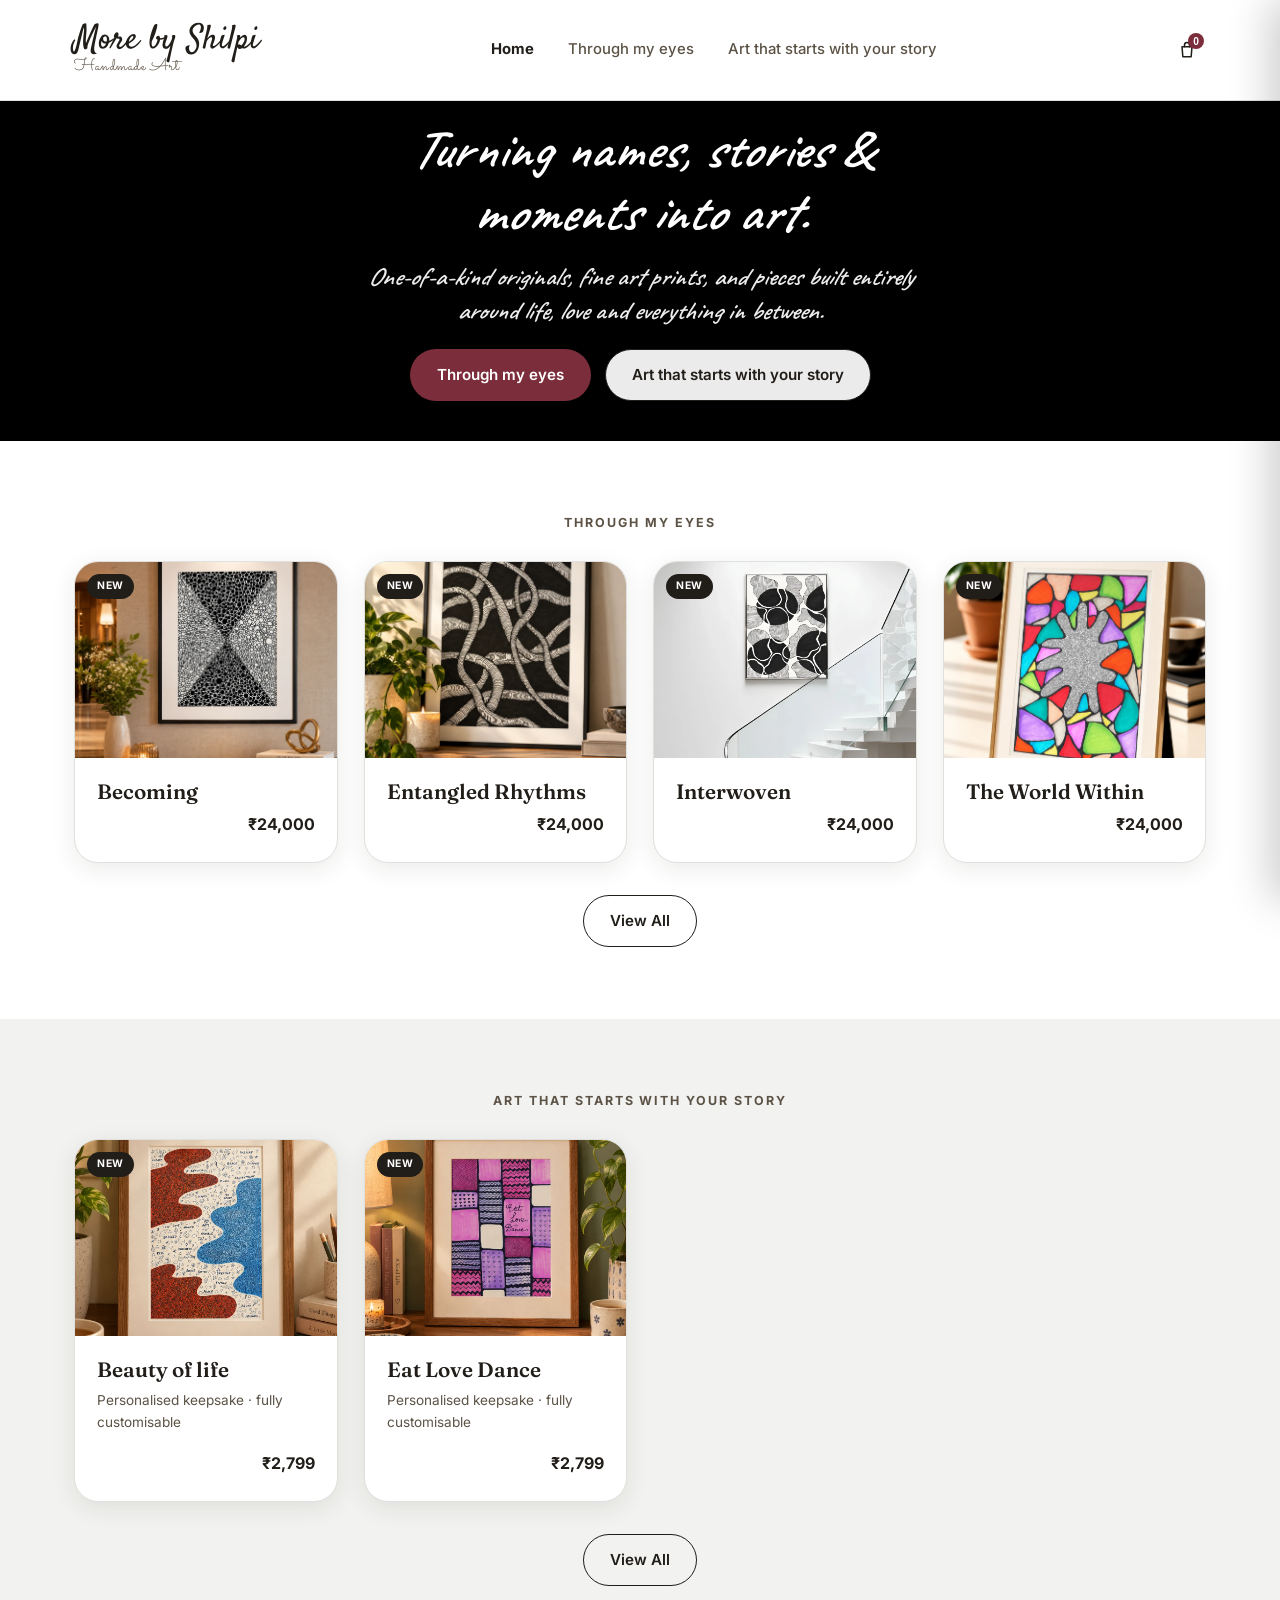
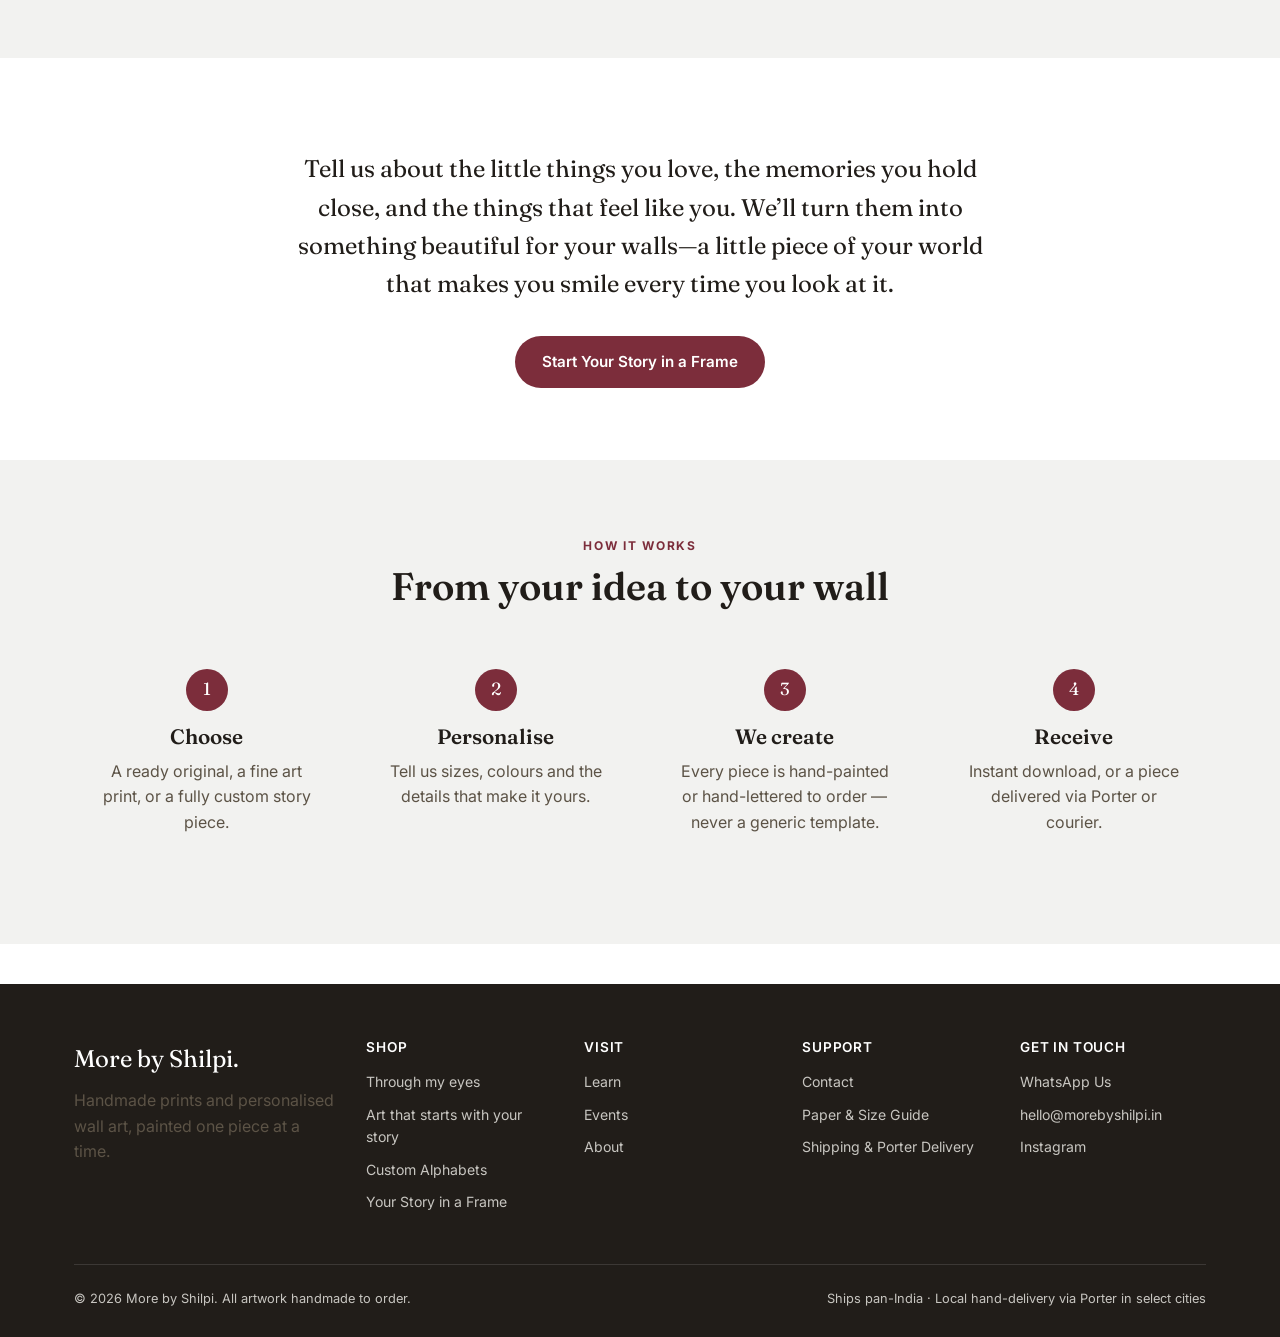
==== index.html @ 4db52ea1 "Show first gallery image on Art that starts with your story cards Applies to inspirations.html and t" ====
<!DOCTYPE html>
<html lang="en">
<head>
<meta charset="UTF-8">
<meta name="viewport" content="width=device-width, initial-scale=1.0">
<title>More by Shilpi — Through My Eyes, Art That Starts With Your Story & Personalised Pieces</title>
<meta name="description" content="One-of-a-kind original paintings, fine art prints and fully personalised commissions — handmade to order.">
<link rel="preconnect" href="https://fonts.googleapis.com">
<link href="https://fonts.googleapis.com/css2?family=Fraunces:opsz,wght@9..144,400;9..144,500;9..144,600&family=Inter:wght@400;500;600;700&family=Alex+Brush&family=Sacramento&family=Caveat:wght@400;600&display=swap" rel="stylesheet">
<link rel="stylesheet" href="css/style.css?v=27">
</head>
<body data-page="home">

<div id="site-header"></div>

<section class="hero-bleed">
  <div class="hero-bleed-copy">
    <h1>Turning names, stories &amp; moments into art.</h1>
    <p>One-of-a-kind originals, fine art prints, and pieces built entirely around life, love and everything in between.</p>
    <div class="hero-ctas" style="justify-content:center;">
      <a href="expressions.html" class="btn btn--primary">Through my eyes</a>
      <a href="inspirations.html" class="btn btn--outline" style="background:rgba(255,255,255,.92);">Art that starts with your story</a>
    </div>
  </div>
</section>

<section class="section">
  <div class="container">
    <p class="category-heading">Through my eyes</p>
    <div class="grid grid--4" id="homeOriginalArt"></div>
    <div style="text-align:center;margin-top:32px;">
      <a href="expressions.html" class="btn btn--outline">View All</a>
    </div>
  </div>
</section>

<section class="section section--alt">
  <div class="container">
    <p class="category-heading">Art that starts with your story</p>
    <div class="grid grid--4" id="homeStoryArt"></div>
    <div style="text-align:center;margin-top:32px;">
      <a href="inspirations.html" class="btn btn--outline">View All</a>
    </div>
  </div>
</section>

<section class="section">
  <div class="container">
    <p class="divider-quote">Tell us about the little things you love, the memories you hold close, and the things that feel like you. We’ll turn them into something beautiful for your walls—a little piece of your world that makes you smile every time you look at it.</p>
    <div style="text-align:center;margin-top:12px;">
      <a href="story-frame.html" class="btn btn--primary">Start Your Story in a Frame</a>
    </div>
  </div>
</section>

<section class="section section--alt">
  <div class="container">
    <div class="section-head center">
      <span class="eyebrow">How it works</span>
      <h2>From your idea to your wall</h2>
    </div>
    <div class="steps">
      <div class="step">
        <div class="num">1</div>
        <h3>Choose</h3>
        <p>A ready original, a fine art print, or a fully custom story piece.</p>
      </div>
      <div class="step">
        <div class="num">2</div>
        <h3>Personalise</h3>
        <p>Tell us sizes, colours and the details that make it yours.</p>
      </div>
      <div class="step">
        <div class="num">3</div>
        <h3>We create</h3>
        <p>Every piece is hand-painted or hand-lettered to order — never a generic template.</p>
      </div>
      <div class="step">
        <div class="num">4</div>
        <h3>Receive</h3>
        <p>Instant download, or a piece delivered via Porter or courier.</p>
      </div>
    </div>
  </div>
</section>

<div id="site-footer"></div>

<script src="js/data.js?v=27"></script>
<script src="js/cart.js?v=27"></script>
<script src="js/main.js?v=27"></script>
<script>
  document.addEventListener("DOMContentLoaded", () => {
    document.getElementById("homeStoryArt").innerHTML = STORY_ART.slice(0, 4)
      .map(
        (p) => `
      <a href="product.html?id=${p.id}" class="cat-card pcard">
        ${p.isNew ? '<span class="badge-new">New</span>' : ""}
        <div class="art-block ${p.art} ${p.image ? "has-img" : ""}">${p.image ? `<img src="${(p.images && p.images[0]) || p.image}" alt="${p.title}" loading="lazy">` : `<span>${p.title}</span>`}</div>
        <div class="cat-body">
          <h3>${p.title}</h3>
          ${p.medium ? `<p style="font-size:.85rem;">${p.medium}</p>` : ""}
          <div class="price-line"><span></span><span>${money(p.price)}</span></div>
        </div>
      </a>`
      )
      .join("");
    document.getElementById("homeOriginalArt").innerHTML = ORIGINAL_ART.slice(0, 4)
      .map(
        (p) => `
      <a href="product.html?id=${p.id}" class="cat-card pcard">
        ${p.isNew ? '<span class="badge-new">New</span>' : ""}
        ${p.status === "sold" ? '<span class="badge-sold">Sold</span>' : ""}
        <div class="art-block ${p.art} ${p.image ? "has-img" : ""}">${p.image ? `<img src="${(p.images && p.images[0]) || p.image}" alt="${p.title}" loading="lazy">` : `<span>${p.title}</span>`}</div>
        <div class="cat-body">
          <h3>${p.title}</h3>
          ${p.medium ? `<p style="font-size:.85rem;">${p.medium}</p>` : ""}
          <div class="price-line">${p.status === "sold" ? '<span class="sold-label">Sold</span>' : `<span></span><span>${money(p.price)}</span>`}</div>
        </div>
      </a>`
      )
      .join("");
  });
</script>
</body>
</html>
---- css/style.css ----
/* ===================================================================
   More by Shilpi — Design System
   Elegant gallery palette: ivory paper, deep charcoal ink, a rich
   wine accent and antique brass for premium highlights.
   =================================================================== */

:root {
  --cream: #ffffff;
  --paper: #ffffff;
  --ink: #211d19;
  --ink-soft: #5c5346;
  --line: #e0e0de;
  --terracotta: #7c2d3b;       /* deep wine — primary accent */
  --terracotta-dark: #591f29;
  --sage: #4a5940;             /* deep forest — secondary accent */
  --gold: #a9834a;             /* antique brass — premium highlight */
  --cream-deep: #f2f2f0;

  --radius-s: 6px;
  --radius-m: 14px;
  --radius-l: 24px;

  --shadow-card: 0 6px 24px rgba(33, 29, 25, 0.09);
  --shadow-pop: 0 14px 40px rgba(33, 29, 25, 0.18);

  --font-display: "Fraunces", "Georgia", serif;
  --font-body: "Inter", -apple-system, BlinkMacSystemFont, "Segoe UI", sans-serif;

  --container: 1180px;
}

* { box-sizing: border-box; }
html { scroll-behavior: smooth; }

body {
  margin: 0;
  background: var(--cream);
  color: var(--ink);
  font-family: var(--font-body);
  line-height: 1.6;
  -webkit-font-smoothing: antialiased;
}

img { max-width: 100%; display: block; }
a { color: inherit; text-decoration: none; }
ul { margin: 0; padding: 0; list-style: none; }

h1, h2, h3, h4 {
  font-family: var(--font-display);
  font-weight: 600;
  line-height: 1.15;
  margin: 0 0 .5em;
  color: var(--ink);
}

h1 { font-size: clamp(2.2rem, 4.5vw, 3.6rem); font-weight: 500; }
h2 { font-size: clamp(1.7rem, 3vw, 2.5rem); }
h3 { font-size: 1.3rem; }

p { margin: 0 0 1em; color: var(--ink-soft); }

.container {
  max-width: var(--container);
  margin: 0 auto;
  padding: 0 24px;
}

.eyebrow {
  display: inline-block;
  font-family: var(--font-body);
  font-size: .75rem;
  letter-spacing: .14em;
  text-transform: uppercase;
  color: var(--terracotta);
  font-weight: 700;
  margin-bottom: .75em;
}

.section {
  padding: 72px 0;
}
.section--tight { padding: 44px 0; }
.section--alt { background: var(--cream-deep); }

.section-head {
  max-width: 640px;
  margin: 0 0 40px;
}
.section-head.center { margin-left: auto; margin-right: auto; text-align: center; }

/* ---------- Buttons ---------- */
.btn {
  display: inline-flex;
  align-items: center;
  justify-content: center;
  gap: 8px;
  font-family: var(--font-body);
  font-weight: 600;
  font-size: .95rem;
  padding: 13px 26px;
  border-radius: 999px;
  border: 1px solid transparent;
  cursor: pointer;
  transition: transform .15s ease, box-shadow .15s ease, background .15s ease, color .15s ease;
  white-space: nowrap;
}
.btn:active { transform: translateY(1px); }

.btn--primary {
  background: var(--terracotta);
  color: #fff;
}
.btn--primary:hover { background: var(--terracotta-dark); box-shadow: var(--shadow-card); }

.btn--outline {
  background: transparent;
  border-color: var(--ink);
  color: var(--ink);
}
.btn--outline:hover { background: var(--ink); color: var(--paper); }

.btn--ghost {
  background: rgba(43,36,28,.06);
  color: var(--ink);
}
.btn--ghost:hover { background: rgba(43,36,28,.12); }

.btn--sm { padding: 9px 18px; font-size: .85rem; }
.btn--block { width: 100%; }
.btn--wa { background: #25d366; color: #fff; }
.btn--wa:hover { background: #1ebc59; }

/* ---------- Header ---------- */
.site-header {
  position: sticky;
  top: 0;
  z-index: 100;
  background: rgba(255, 255, 255, .92);
  backdrop-filter: blur(8px);
  border-bottom: 1px solid var(--line);
}
.header-row {
  display: flex;
  align-items: center;
  justify-content: space-between;
  height: 100px;
}
.logo {
  display: flex;
  flex-direction: column;
  gap: 2px;
  line-height: 1;
}
@font-face {
  font-family: "Satisfy";
  src: url("../assets/fonts/Satisfy-Regular.ttf") format("truetype");
  font-weight: 400;
  font-style: normal;
  font-display: swap;
}
.logo-name {
  font-family: "Satisfy", "Alex Brush", cursive;
  font-size: 2.1rem;
  font-weight: 400;
  color: var(--ink);
}
.logo-tagline {
  font-family: "Sacramento", cursive;
  font-size: 1.05rem;
  font-weight: 400;
  letter-spacing: .03em;
  text-transform: none;
  color: var(--ink-soft);
}

.nav-links {
  display: flex;
  gap: 34px;
  align-items: center;
}
.nav-links a {
  font-size: .93rem;
  font-weight: 500;
  color: var(--ink-soft);
}
.nav-links a:hover { color: var(--ink); }
.nav-links a.active { color: var(--ink); font-weight: 700; }

.header-actions { display: flex; align-items: center; gap: 6px; }

.cart-btn {
  position: relative;
  display: inline-flex;
  align-items: center;
  justify-content: center;
  width: 38px;
  height: 38px;
  border-radius: 50%;
  background: none;
  border: none;
  color: var(--ink);
  cursor: pointer;
  transition: background .15s ease;
}
.cart-btn:hover { background: var(--cream-deep); }
.cart-count {
  position: absolute;
  top: 2px;
  right: 2px;
  background: var(--terracotta);
  color: #fff;
  border-radius: 999px;
  min-width: 16px;
  height: 16px;
  font-size: .64rem;
  font-weight: 700;
  display: inline-flex;
  align-items: center;
  justify-content: center;
  padding: 0 4px;
}

.nav-toggle {
  display: none;
  background: none;
  border: none;
  font-size: 1.6rem;
  cursor: pointer;
  color: var(--ink);
}

/* ---------- Hero ---------- */
.hero {
  padding: 64px 0 40px;
  display: grid;
  grid-template-columns: 1.1fr .9fr;
  gap: 48px;
  align-items: center;
}
.hero p.lede { font-size: 1.1rem; max-width: 46ch; }
.hero-ctas { display: flex; gap: 14px; flex-wrap: wrap; margin-top: 8px; }

.hero-art {
  position: relative;
  aspect-ratio: 4/5;
  border-radius: var(--radius-l);
  overflow: hidden;
  background: linear-gradient(135deg, var(--gold), var(--terracotta) 55%, var(--sage));
  box-shadow: var(--shadow-pop);
}
.hero-art::before {
  content: "";
  position: absolute; inset: 0;
  background:
    radial-gradient(circle at 20% 25%, rgba(255,255,255,.35), transparent 40%),
    radial-gradient(circle at 80% 75%, rgba(43,36,28,.25), transparent 45%);
}
.hero-art .tag {
  position: absolute; left: 20px; bottom: 20px;
  background: rgba(255,253,248,.92);
  color: var(--ink);
  padding: 10px 16px;
  border-radius: var(--radius-m);
  font-size: .82rem;
  font-weight: 600;
  box-shadow: var(--shadow-card);
}

.trust-row {
  display: flex;
  gap: 32px;
  flex-wrap: wrap;
  margin-top: 36px;
  padding-top: 28px;
  border-top: 1px solid var(--line);
}
.trust-row .item { font-size: .85rem; color: var(--ink-soft); display: flex; gap: 8px; align-items: center; }
.trust-row .item b { color: var(--ink); }

/* ---------- Full-bleed hero (home page) ---------- */
.hero-bleed {
  position: relative;
  width: 100%;
  aspect-ratio: 35/6;
  min-height: 340px;
  overflow: hidden;
  background-color: #000;
}
.hero-bleed-copy {
  position: absolute;
  left: 0; right: 0; bottom: 0;
  padding: 40px 24px;
  text-align: center;
  color: #fff;
}
.hero-bleed-copy .eyebrow { color: rgba(255,255,255,.85); }
.hero-bleed-copy h1 {
  font-family: "Caveat", cursive;
  font-style: italic;
  font-weight: 600;
  font-size: clamp(2.4rem, 5vw, 3.4rem);
  color: #fff;
  max-width: 26ch;
  margin: 0 auto .3em;
}
.hero-bleed-copy p {
  font-family: "Caveat", cursive;
  font-style: italic;
  font-weight: 600;
  font-size: clamp(1.25rem, 2.4vw, 1.6rem);
  color: rgba(255,255,255,.92);
  max-width: 46ch;
  margin: 0 auto 20px;
  line-height: 1.35;
}

/* ---------- Category section headings (Expressions / Inspirations) --- */
.category-heading {
  text-align: center;
  font-size: .78rem;
  font-weight: 700;
  letter-spacing: .16em;
  text-transform: uppercase;
  color: var(--ink-soft);
  margin: 0 0 28px;
}

/* ---------- Category / Product cards ---------- */
.grid {
  display: grid;
  gap: 26px;
}
.grid--2 { grid-template-columns: repeat(2, 1fr); }
.grid--3 { grid-template-columns: repeat(3, 1fr); }
.grid--4 { grid-template-columns: repeat(4, 1fr); }

.cat-card {
  background: var(--paper);
  border-radius: var(--radius-l);
  overflow: hidden;
  box-shadow: var(--shadow-card);
  border: 1px solid var(--line);
  transition: transform .2s ease, box-shadow .2s ease;
  display: flex;
  flex-direction: column;
}
.cat-card:hover { transform: translateY(-4px); box-shadow: var(--shadow-pop); }

/* Product card badges + hover Quick View, used on Expressions & Inspirations */
.pcard { position: relative; }
.pcard .art-block { position: relative; font-size: 1.7rem; line-height: 1.15; }
.badge-new, .badge-sold {
  position: absolute;
  top: 12px;
  z-index: 2;
  font-size: .65rem;
  font-weight: 700;
  letter-spacing: .05em;
  text-transform: uppercase;
  padding: 4px 10px;
  border-radius: 999px;
}
.badge-new { left: 12px; background: var(--ink); color: #fff; }
.badge-sold { right: 12px; background: rgba(255,255,255,.92); color: var(--ink); border: 1px solid var(--line); }
.quick-view-layer {
  position: absolute;
  inset: 0;
  display: flex;
  align-items: flex-end;
  justify-content: center;
  padding-bottom: 16px;
  background: rgba(33,29,25,0);
  opacity: 0;
  transition: opacity .2s ease, background .2s ease;
  z-index: 1;
}
.pcard:hover .quick-view-layer { opacity: 1; background: rgba(33,29,25,.18); }
.quick-view-pill {
  background: #fff;
  color: var(--ink);
  font-size: .78rem;
  font-weight: 700;
  padding: 8px 18px;
  border-radius: 999px;
  box-shadow: var(--shadow-card);
}
.pcard .cat-body .price-line .sold-label { color: var(--ink-soft); font-weight: 600; }

.art-block {
  aspect-ratio: 4/3;
  display: flex;
  align-items: center;
  justify-content: center;
  font-family: var(--font-display);
  font-size: 2.4rem;
  color: rgba(255,255,255,.92);
  position: relative;
  overflow: hidden;
}
.art-block span { position: relative; z-index: 1; text-align: center; padding: 0 16px;}
.art-block::after {
  content: "";
  position: absolute; inset: 0;
  background: radial-gradient(circle at 30% 20%, rgba(255,255,255,.3), transparent 55%);
}
.art-block img {
  position: absolute; inset: 0;
  width: 100%; height: 100%;
  object-fit: cover;
  z-index: 0;
}
.art-block.has-img { background: var(--cream-deep); }
.art-block.has-img::after { display: none; }
.art--1 { background: linear-gradient(145deg, #7c2d3b, #4c1b24); }
.art--2 { background: linear-gradient(145deg, #4a5940, #2c3626); }
.art--3 { background: linear-gradient(145deg, #a9834a, #7a5c33); }
.art--4 { background: linear-gradient(145deg, #5c4468, #3a2942); }
.art--5 { background: linear-gradient(145deg, #2b5164, #17323e); }
.art--6 { background: linear-gradient(145deg, #86485a, #5c2c3a); }

.cat-body { padding: 22px 22px 24px; display: flex; flex-direction: column; gap: 6px; flex: 1; }
.cat-body h3 { margin-bottom: 2px; }
.cat-body p { font-size: .9rem; margin-bottom: 12px; }
.cat-body .price-line {
  font-weight: 700;
  color: var(--ink);
  margin-top: auto;
  display: flex;
  justify-content: space-between;
  align-items: center;
}
.price-from { font-size: .75rem; font-weight: 500; color: var(--ink-soft); }

.pill {
  display: inline-block;
  font-size: .7rem;
  font-weight: 700;
  letter-spacing: .04em;
  text-transform: uppercase;
  padding: 4px 10px;
  border-radius: 999px;
  background: rgba(111,125,85,.15);
  color: var(--sage);
  width: fit-content;
}
.pill--gold { background: rgba(201,154,63,.18); color: var(--terracotta-dark); }

/* ---------- Product detail layout ---------- */
.product-layout {
  display: grid;
  grid-template-columns: 1fr 1fr;
  gap: 56px;
  align-items: flex-start;
}
.gallery-main {
  aspect-ratio: 1/1;
  border-radius: var(--radius-l);
}
.gallery-thumbs { display: flex; gap: 10px; margin-top: 12px; }
.gallery-thumbs .art-block { width: 76px; height: 76px; aspect-ratio: auto; border-radius: var(--radius-s); font-size: 1rem; }

.art-block.fit-whole img { object-fit: contain; }
.product-layout--page { grid-template-columns: 1.1fr .9fr; gap: 48px; align-items: start; }
.product-layout--page > * { min-width: 0; }
.product-gallery { display: flex; gap: 14px; align-items: flex-start; }
.product-gallery #productArt { flex: 1; min-width: 0; }
.product-thumbs { display: flex; flex-direction: column; gap: 10px; }
.product-thumbs:empty { display: none; }
.product-thumbs button {
  width: 72px; height: 96px; padding: 0;
  border: 2px solid transparent; border-radius: var(--radius-s);
  overflow: hidden; cursor: pointer; background: var(--cream-deep);
  opacity: .7; transition: opacity .15s, border-color .15s;
}
.product-thumbs button:hover { opacity: 1; }
.product-thumbs button.active { opacity: 1; border-color: var(--ink); }
.product-thumbs img { width: 100%; height: 100%; object-fit: cover; display: block; }
.product-desc ul { margin: 0; padding-left: 20px; list-style: disc; }
.product-desc li { margin-bottom: 10px; }
@media (max-width: 640px) {
  .product-gallery { flex-direction: column-reverse; }
  .product-gallery #productArt { flex: none; width: 100%; }
  .product-thumbs { flex-direction: row; }
}

.buy-box { position: sticky; top: 96px; }
.price-tag { font-family: var(--font-display); font-size: 2rem; margin: 4px 0 18px; }
.price-tag .old { font-size: 1.1rem; color: var(--ink-soft); text-decoration: line-through; font-weight: 400; margin-right: 8px;}

.option-group { margin-bottom: 24px; }
.option-group > label.group-label {
  display: block;
  font-weight: 700;
  font-size: .85rem;
  margin-bottom: 10px;
}
.option-row { display: flex; gap: 10px; flex-wrap: wrap; }

.chip {
  border: 1.5px solid var(--line);
  background: var(--paper);
  padding: 10px 16px;
  border-radius: 10px;
  font-size: .88rem;
  font-weight: 600;
  cursor: pointer;
  transition: all .15s ease;
}
.chip:hover { border-color: var(--terracotta); }
.chip.selected {
  border-color: var(--terracotta);
  background: rgba(193,95,60,.08);
  color: var(--terracotta-dark);
}
.chip small { display: block; font-weight: 500; color: var(--ink-soft); font-size: .75rem; }

.qty-row { display: flex; align-items: center; gap: 12px; }
.qty-row button {
  width: 34px; height: 34px;
  border-radius: 8px;
  border: 1.5px solid var(--line);
  background: var(--paper);
  font-size: 1.1rem;
  cursor: pointer;
}
.qty-row input {
  width: 46px;
  text-align: center;
  border: none;
  background: transparent;
  font-size: 1rem;
  font-weight: 700;
}

.note-box {
  background: var(--cream-deep);
  border-radius: var(--radius-m);
  padding: 16px 18px;
  font-size: .85rem;
  color: var(--ink-soft);
  margin-top: 20px;
}
.note-box strong { color: var(--ink); }

.paper-guide {
  display: grid;
  grid-template-columns: repeat(3, 1fr);
  gap: 16px;
  margin-top: 12px;
}
.paper-guide .g-item {
  background: var(--paper);
  border: 1px solid var(--line);
  border-radius: var(--radius-m);
  padding: 16px;
  font-size: .85rem;
}
.paper-guide .g-item h4 { margin: 0 0 6px; font-size: .95rem; }

/* ---------- Tabs (alphabets tiers) ---------- */
.tabs { display: flex; gap: 10px; margin-bottom: 32px; flex-wrap: wrap; }
.tab-btn {
  padding: 10px 20px;
  border-radius: 999px;
  border: 1.5px solid var(--line);
  background: var(--paper);
  font-weight: 700;
  font-size: .88rem;
  cursor: pointer;
}
.tab-btn.active { background: var(--ink); color: var(--paper); border-color: var(--ink); }
.tab-panel { display: none; }
.tab-panel.active { display: block; animation: fade .3s ease; }
@keyframes fade { from { opacity: 0; transform: translateY(6px);} to { opacity: 1; transform: translateY(0);} }

.tier-compare {
  display: grid;
  grid-template-columns: repeat(3, 1fr);
  gap: 22px;
  margin-bottom: 48px;
}
.tier-card {
  border: 1.5px solid var(--line);
  border-radius: var(--radius-l);
  padding: 28px 24px;
  background: var(--paper);
}
.tier-card.featured { border-color: var(--terracotta); box-shadow: var(--shadow-card); position: relative; }
.tier-card ul { margin: 16px 0 20px; display: flex; flex-direction: column; gap: 10px; }
.tier-card ul li { font-size: .88rem; color: var(--ink-soft); padding-left: 20px; position: relative; }
.tier-card ul li::before { content: "✓"; position: absolute; left: 0; color: var(--sage); font-weight: 700; }
.tier-price { font-family: var(--font-display); font-size: 1.9rem; margin: 4px 0; }
.tier-price span { font-size: .9rem; color: var(--ink-soft); font-weight: 400; font-family: var(--font-body); }

/* ---------- Forms ---------- */
.form-card {
  background: var(--paper);
  border: 1px solid var(--line);
  border-radius: var(--radius-l);
  padding: 36px;
  box-shadow: var(--shadow-card);
}
.field { margin-bottom: 20px; }
.field label { display: block; font-weight: 700; font-size: .85rem; margin-bottom: 8px; }
.field .hint { font-weight: 400; color: var(--ink-soft); font-size: .78rem; margin-top: 6px; }
.field input[type=text],
.field input[type=email],
.field input[type=tel],
.field select,
.field textarea {
  width: 100%;
  padding: 12px 14px;
  border-radius: 10px;
  border: 1.5px solid var(--line);
  background: var(--cream);
  font-family: var(--font-body);
  font-size: .95rem;
  color: var(--ink);
}
.field textarea { resize: vertical; min-height: 110px; }
.field input:focus, .field select:focus, .field textarea:focus {
  outline: none;
  border-color: var(--terracotta);
}
.field-row { display: grid; grid-template-columns: 1fr 1fr; gap: 16px; }
.swatch-row { display: flex; gap: 10px; flex-wrap: wrap; }
.swatch {
  width: 36px; height: 36px;
  border-radius: 50%;
  cursor: pointer;
  border: 2px solid transparent;
  box-shadow: inset 0 0 0 1px rgba(0,0,0,.08);
}
.swatch.selected { border-color: var(--ink); }
.checkbox-row { display: flex; flex-wrap: wrap; gap: 10px; }
.checkbox-row label {
  display: flex; align-items: center; gap: 8px;
  font-weight: 500; font-size: .85rem;
  border: 1.5px solid var(--line);
  padding: 9px 14px;
  border-radius: 999px;
  cursor: pointer;
}
.checkbox-row input { accent-color: var(--terracotta); }

/* ---------- Steps ---------- */
.steps { display: grid; grid-template-columns: repeat(4, 1fr); gap: 24px; }
.step {
  text-align: center;
  padding: 20px;
}
.step .num {
  width: 42px; height: 42px;
  border-radius: 50%;
  background: var(--terracotta);
  color: #fff;
  display: flex; align-items: center; justify-content: center;
  font-family: var(--font-display);
  margin: 0 auto 14px;
  font-size: 1.1rem;
}

/* ---------- Cart drawer ---------- */
.cart-overlay {
  position: fixed; inset: 0;
  background: rgba(43,36,28,.45);
  z-index: 200;
  opacity: 0; pointer-events: none;
  transition: opacity .25s ease;
}
.cart-overlay.open { opacity: 1; pointer-events: auto; }

.cart-drawer {
  position: fixed;
  top: 0; right: 0; bottom: 0;
  width: 420px;
  max-width: 92vw;
  background: var(--paper);
  z-index: 201;
  transform: translateX(100%);
  transition: transform .3s ease;
  display: flex;
  flex-direction: column;
  box-shadow: -10px 0 40px rgba(0,0,0,.2);
}
.cart-drawer.open { transform: translateX(0); }
.cart-head {
  display: flex; align-items: center; justify-content: space-between;
  padding: 22px 24px;
  border-bottom: 1px solid var(--line);
}
.cart-close { background: none; border: none; font-size: 1.4rem; cursor: pointer; }
.cart-items { flex: 1; overflow-y: auto; padding: 10px 24px; }
.cart-line {
  display: flex; gap: 14px;
  padding: 16px 0;
  border-bottom: 1px solid var(--line);
}
.cart-line .thumb { width: 60px; height: 60px; border-radius: 8px; flex-shrink: 0; font-size: .9rem;}
.cart-line .meta { flex: 1; }
.cart-line .meta h4 { margin: 0 0 4px; font-size: .92rem; }
.cart-line .meta .opts { font-size: .78rem; color: var(--ink-soft); }
.cart-line .remove { font-size: .78rem; color: var(--terracotta); cursor: pointer; background: none; border: none; padding: 0; margin-top: 6px; font-weight: 600; }
.cart-line .line-price { font-weight: 700; font-size: .9rem; white-space: nowrap; }
.cart-empty { text-align: center; padding: 60px 20px; color: var(--ink-soft); }

.cart-foot { padding: 20px 24px 26px; border-top: 1px solid var(--line); }
.cart-subtotal { display: flex; justify-content: space-between; font-weight: 700; margin-bottom: 6px; font-size: 1.05rem; }
.cart-note { font-size: .78rem; color: var(--ink-soft); margin-bottom: 16px; }

/* ---------- Footer ---------- */
.site-footer {
  background: var(--ink);
  color: rgba(255,253,248,.75);
  padding: 56px 0 28px;
  margin-top: 40px;
}
.footer-grid {
  display: grid;
  grid-template-columns: 1.4fr 1fr 1fr 1fr 1fr;
  gap: 32px;
  margin-bottom: 40px;
}
.footer-grid h4 { color: var(--paper); font-size: .85rem; letter-spacing: .06em; text-transform: uppercase; margin-bottom: 16px; font-family: var(--font-body); }
.footer-grid ul li { margin-bottom: 10px; font-size: .88rem; }
.footer-grid ul li a:hover { color: var(--paper); }
.footer-logo { font-family: var(--font-display); font-size: 1.5rem; color: var(--paper); margin-bottom: 10px; }
.footer-bottom {
  border-top: 1px solid rgba(255,255,255,.12);
  padding-top: 24px;
  display: flex;
  justify-content: space-between;
  font-size: .8rem;
  flex-wrap: wrap;
  gap: 10px;
}

/* ---------- Misc ---------- */
.divider-quote {
  text-align: center;
  max-width: 720px;
  margin: 0 auto;
  font-family: var(--font-display);
  font-size: 1.5rem;
  font-style: normal;
  color: var(--ink);
  padding: 20px 0;
}
.toast {
  position: fixed;
  bottom: 24px; left: 50%;
  transform: translate(-50%, 20px);
  background: var(--ink);
  color: var(--paper);
  padding: 14px 22px;
  border-radius: 999px;
  font-size: .88rem;
  font-weight: 600;
  opacity: 0;
  pointer-events: none;
  transition: all .3s ease;
  z-index: 300;
}
.toast.show { opacity: 1; transform: translate(-50%, 0); }

/* ---------- Responsive ---------- */
@media (max-width: 900px) {
  .hero { grid-template-columns: 1fr; }
  .hero-art { max-width: 420px; margin: 0 auto; }
  .grid--4 { grid-template-columns: repeat(2, 1fr); }
  .grid--3 { grid-template-columns: repeat(2, 1fr); }
  .product-layout { grid-template-columns: 1fr; gap: 32px; }
  .buy-box { position: static; }
  .footer-grid { grid-template-columns: 1fr 1fr 1fr; }
  .steps { grid-template-columns: repeat(2, 1fr); }
  .tier-compare { grid-template-columns: 1fr; }
  .paper-guide { grid-template-columns: 1fr; }
}
@media (max-width: 640px) {
  .nav-links { display: none; }
  .nav-toggle { display: block; }
  .grid--2, .grid--3, .grid--4 { grid-template-columns: 1fr; }
  .field-row { grid-template-columns: 1fr; }
  .footer-grid { grid-template-columns: 1fr; }
  .cart-drawer { width: 100vw; }
}

.mobile-menu {
  display: none;
  flex-direction: column;
  gap: 4px;
  padding: 10px 24px 20px;
  border-top: 1px solid var(--line);
}
.mobile-menu.open { display: flex; }
.mobile-menu a { padding: 12px 0; font-weight: 600; border-bottom: 1px solid var(--line); }
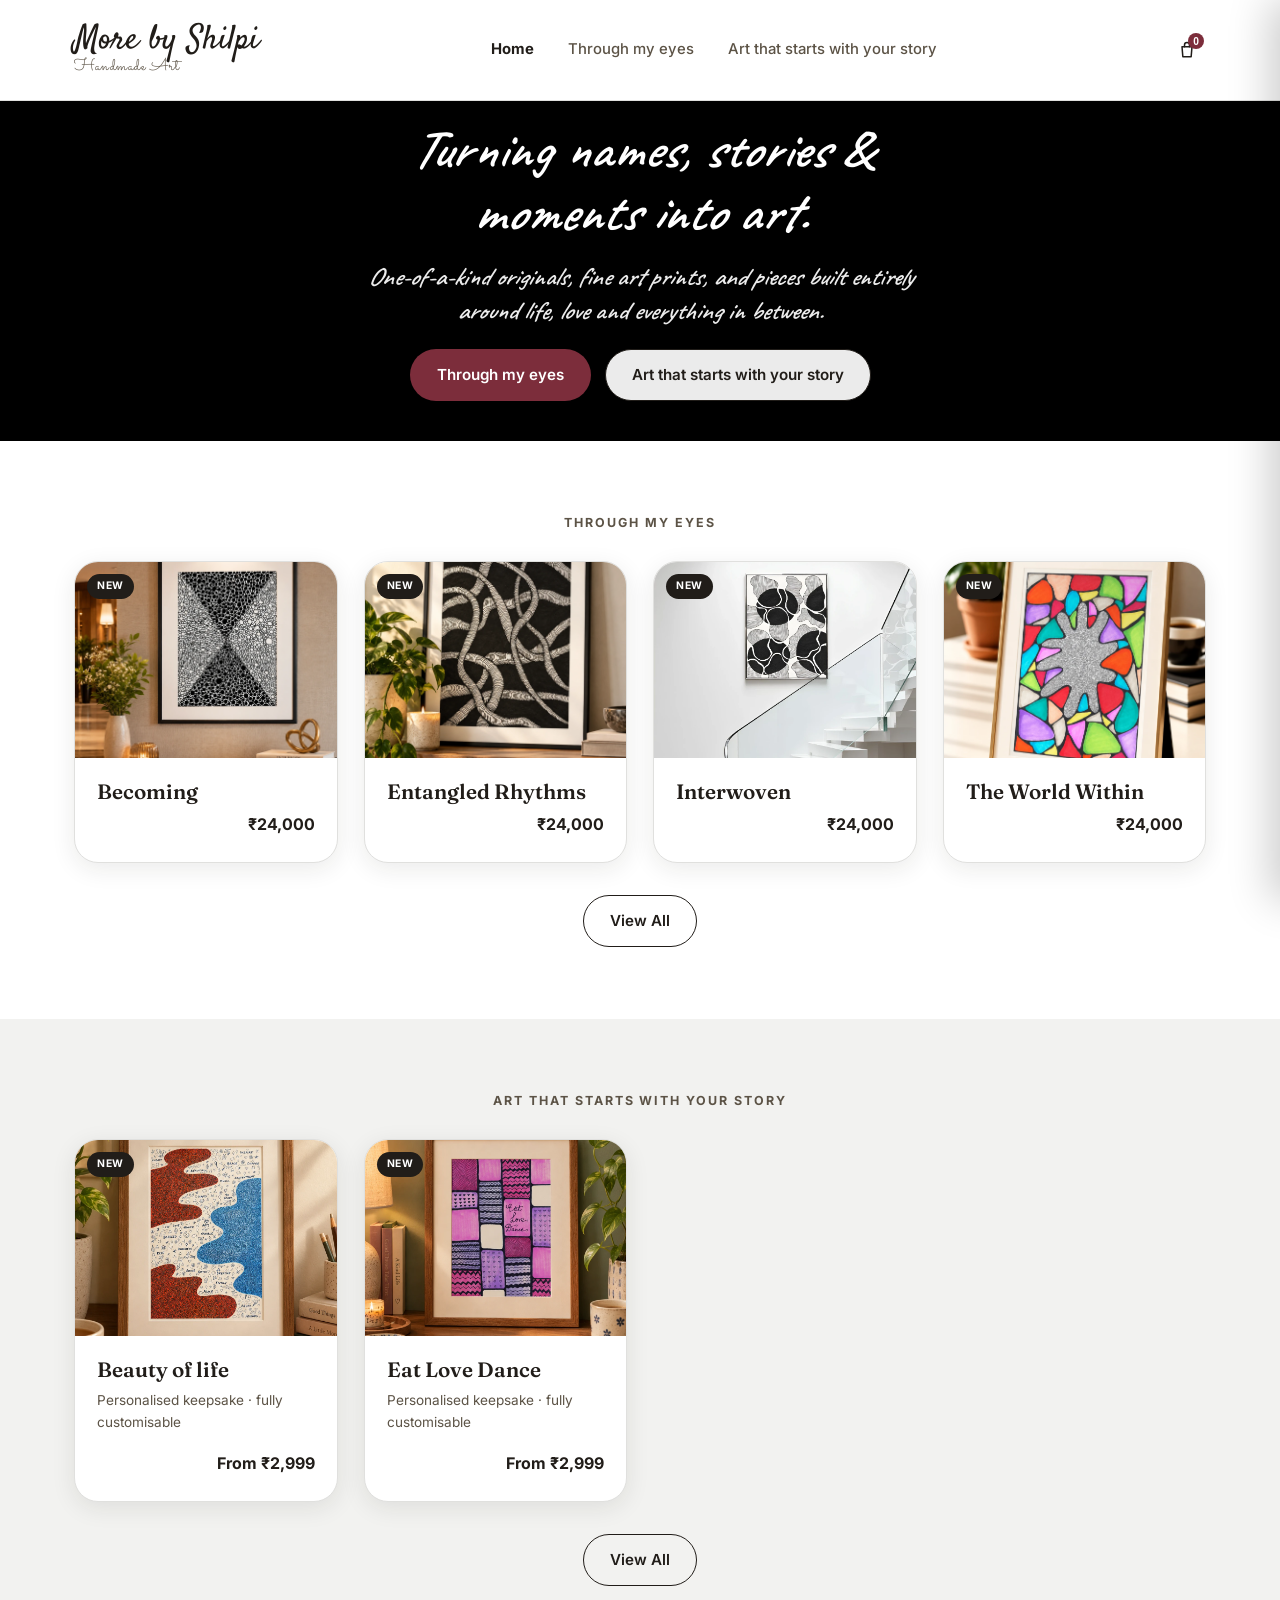
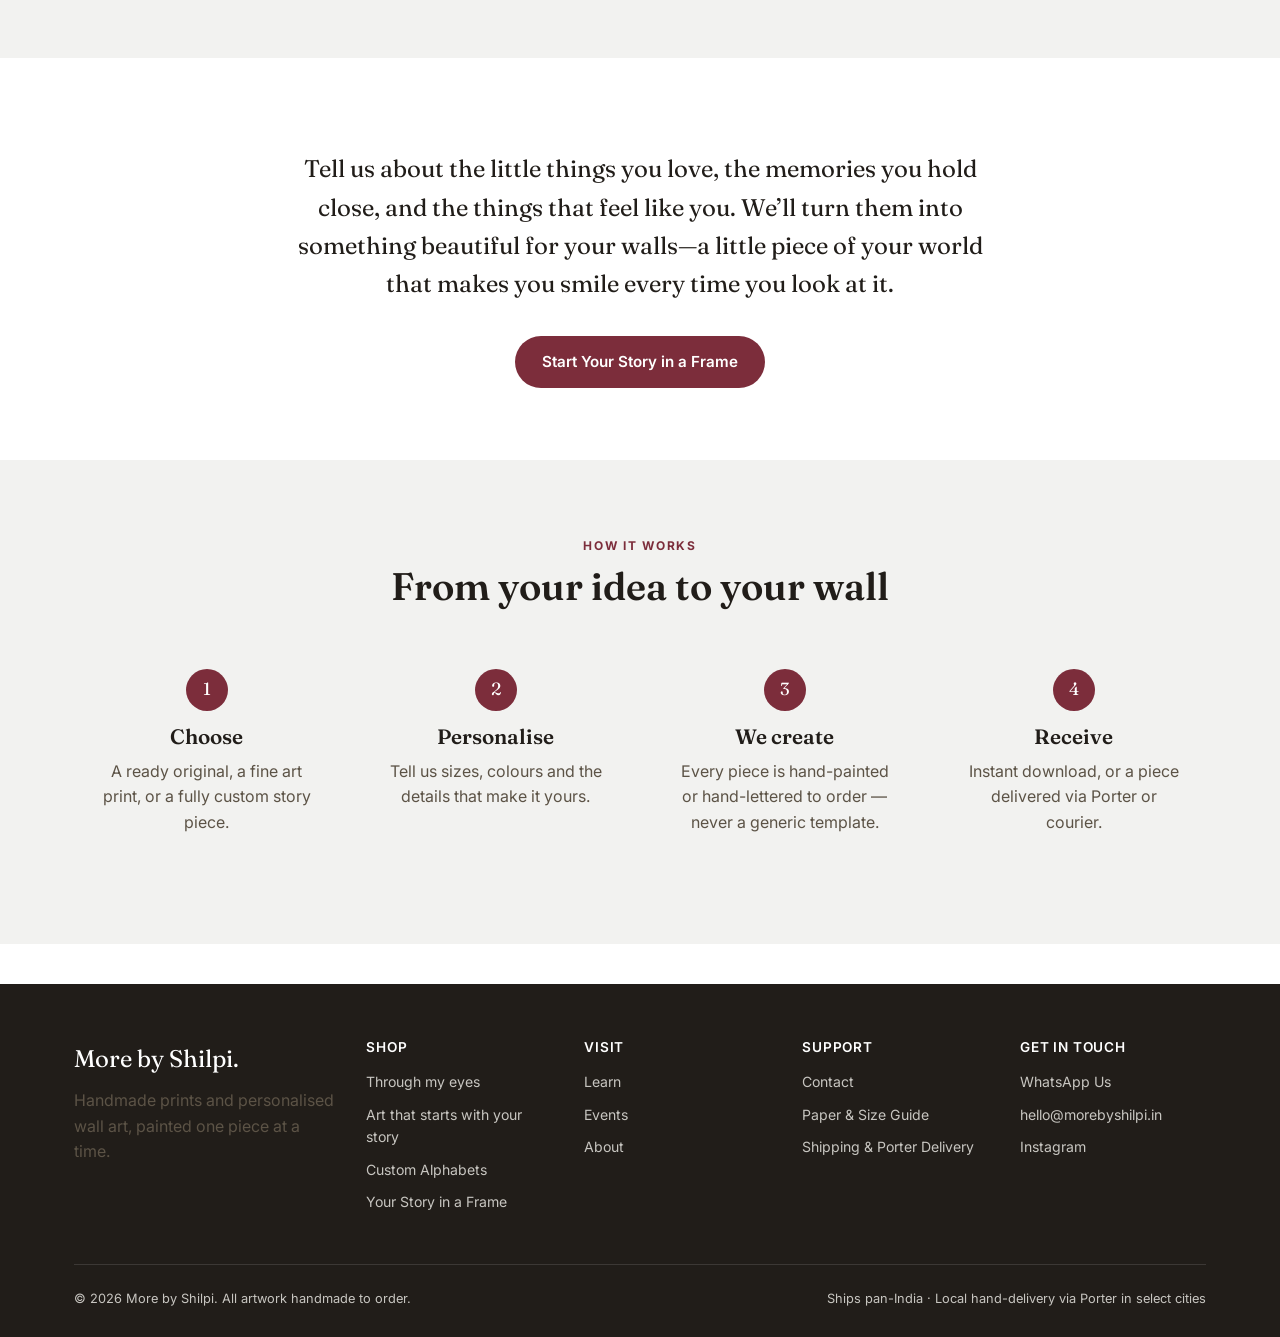
==== commit e1571348: "Add A5/A4 framed pricing to Art that starts with your story Size picker (A5 Rs 2,999 / A4 Rs 4,499) " ====
--- a/index.html
+++ b/index.html
@@ -7,7 +7,7 @@
 <meta name="description" content="One-of-a-kind original paintings, fine art prints and fully personalised commissions — handmade to order.">
 <link rel="preconnect" href="https://fonts.googleapis.com">
 <link href="https://fonts.googleapis.com/css2?family=Fraunces:opsz,wght@9..144,400;9..144,500;9..144,600&family=Inter:wght@400;500;600;700&family=Alex+Brush&family=Sacramento&family=Caveat:wght@400;600&display=swap" rel="stylesheet">
-<link rel="stylesheet" href="css/style.css?v=27">
+<link rel="stylesheet" href="css/style.css?v=29">
 </head>
 <body data-page="home">
 
@@ -86,9 +86,9 @@
 
 <div id="site-footer"></div>
 
-<script src="js/data.js?v=27"></script>
-<script src="js/cart.js?v=27"></script>
-<script src="js/main.js?v=27"></script>
+<script src="js/data.js?v=29"></script>
+<script src="js/cart.js?v=29"></script>
+<script src="js/main.js?v=29"></script>
 <script>
   document.addEventListener("DOMContentLoaded", () => {
     document.getElementById("homeStoryArt").innerHTML = STORY_ART.slice(0, 4)
@@ -100,7 +100,7 @@
         <div class="cat-body">
           <h3>${p.title}</h3>
           ${p.medium ? `<p style="font-size:.85rem;">${p.medium}</p>` : ""}
-          <div class="price-line"><span></span><span>${money(p.price)}</span></div>
+          <div class="price-line"><span></span><span>${p.sizes ? "From " : ""}${money(p.price)}</span></div>
         </div>
       </a>`
       )
--- a/css/style.css
+++ b/css/style.css
@@ -475,6 +475,17 @@
 .product-thumbs button:hover { opacity: 1; }
 .product-thumbs button.active { opacity: 1; border-color: var(--ink); }
 .product-thumbs img { width: 100%; height: 100%; object-fit: cover; display: block; }
+.size-picker { margin: 4px 0 6px; }
+.size-picker-label { display: block; font-size: .8rem; font-weight: 600; letter-spacing: .06em; text-transform: uppercase; color: var(--ink-soft); margin-bottom: 8px; }
+.size-picker-options { display: flex; gap: 10px; flex-wrap: wrap; }
+.size-picker-options button {
+  font: inherit; text-align: left; cursor: pointer;
+  padding: 10px 16px; border: 1.5px solid var(--line); border-radius: var(--radius-s);
+  background: #fff; color: var(--ink); line-height: 1.25;
+}
+.size-picker-options button small { display: block; font-size: .75rem; color: var(--ink-soft); }
+.size-picker-options button.active { border-color: var(--ink); box-shadow: inset 0 0 0 1px var(--ink); }
+.price-note { font-size: .85rem; color: var(--ink-soft); margin: -8px 0 18px; }
 .product-desc ul { margin: 0; padding-left: 20px; list-style: disc; }
 .product-desc li { margin-bottom: 10px; }
 @media (max-width: 640px) {
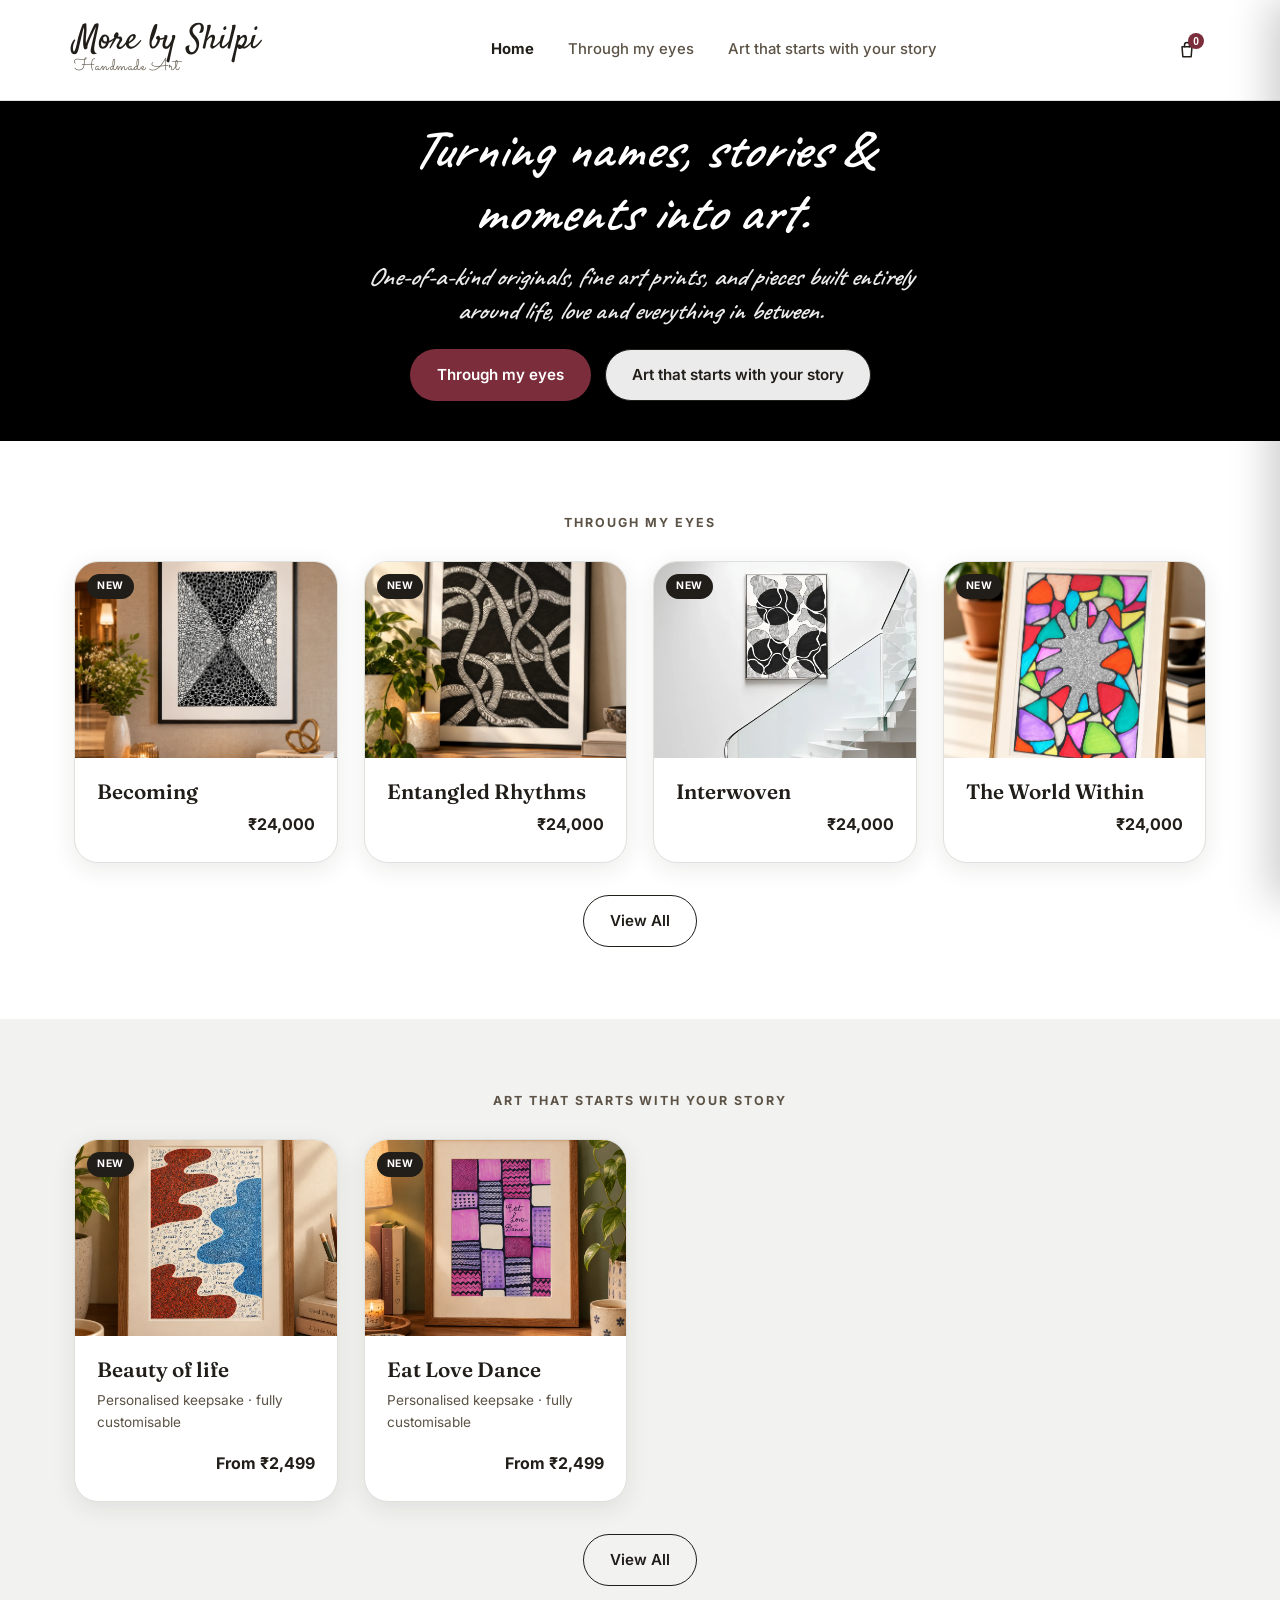
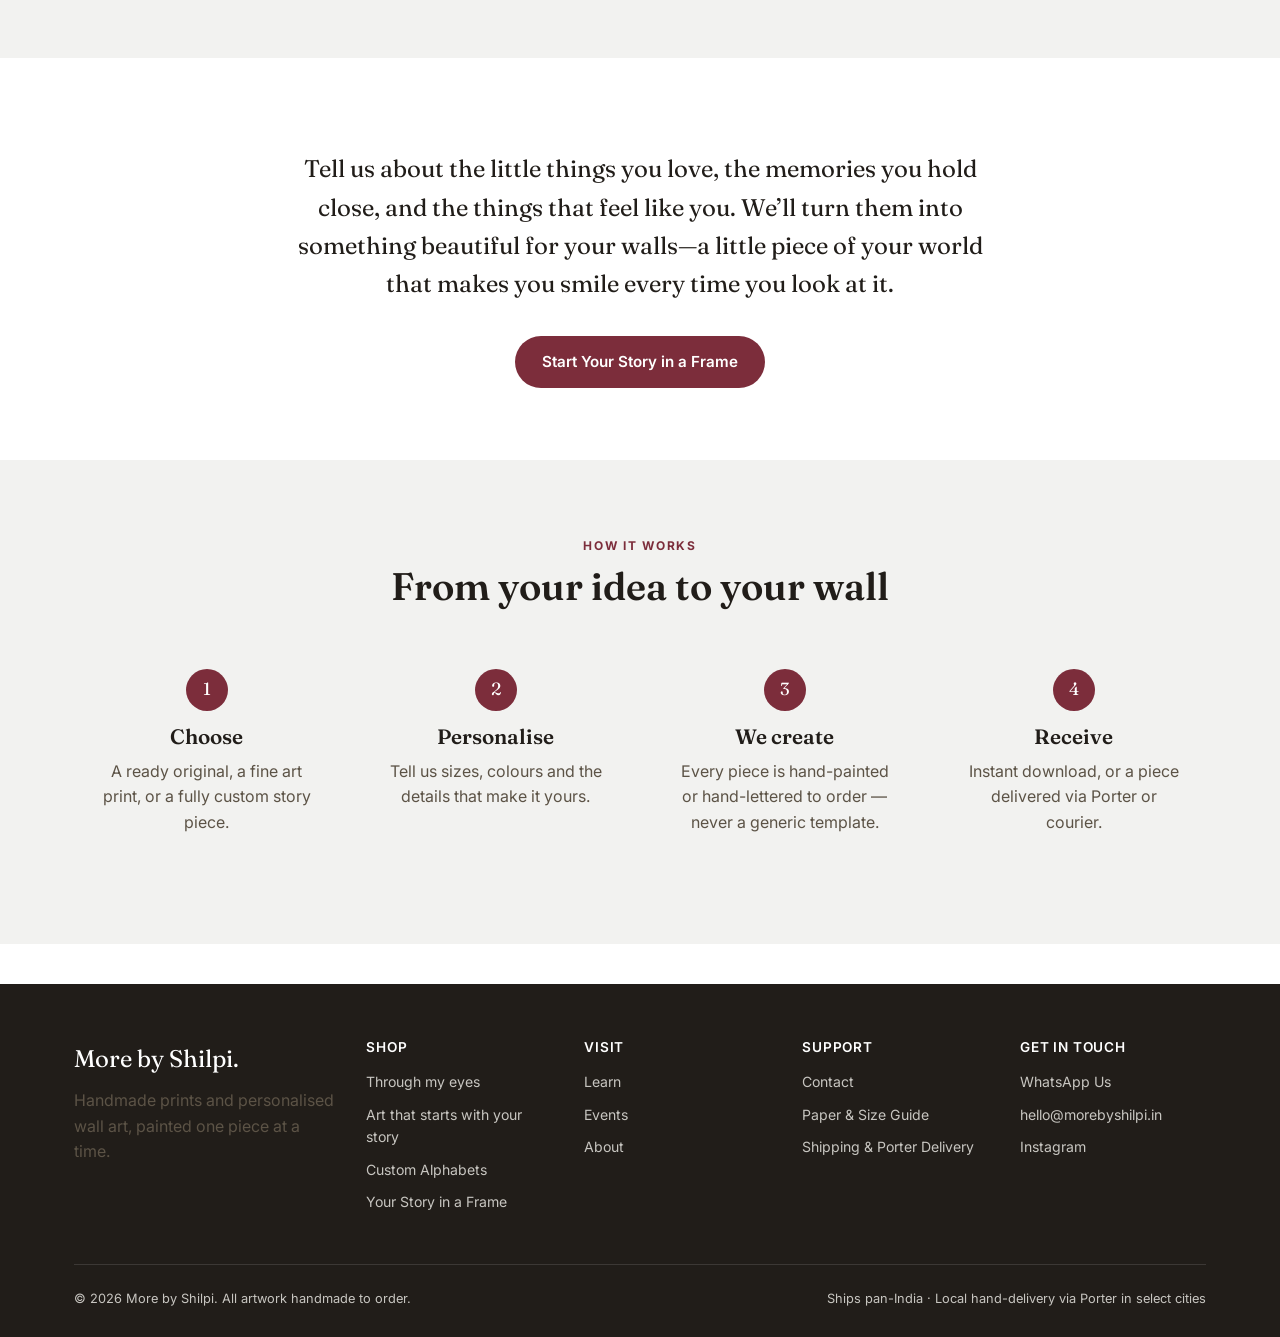
==== commit 94a0dc3b: "Lower story-art prices (A5 Rs 2,499 / A4 Rs 3,999) and clarify simple framing Note now says price in" ====
--- a/index.html
+++ b/index.html
@@ -7,7 +7,7 @@
 <meta name="description" content="One-of-a-kind original paintings, fine art prints and fully personalised commissions — handmade to order.">
 <link rel="preconnect" href="https://fonts.googleapis.com">
 <link href="https://fonts.googleapis.com/css2?family=Fraunces:opsz,wght@9..144,400;9..144,500;9..144,600&family=Inter:wght@400;500;600;700&family=Alex+Brush&family=Sacramento&family=Caveat:wght@400;600&display=swap" rel="stylesheet">
-<link rel="stylesheet" href="css/style.css?v=29">
+<link rel="stylesheet" href="css/style.css?v=30">
 </head>
 <body data-page="home">
 
@@ -86,9 +86,9 @@
 
 <div id="site-footer"></div>
 
-<script src="js/data.js?v=29"></script>
-<script src="js/cart.js?v=29"></script>
-<script src="js/main.js?v=29"></script>
+<script src="js/data.js?v=30"></script>
+<script src="js/cart.js?v=30"></script>
+<script src="js/main.js?v=30"></script>
 <script>
   document.addEventListener("DOMContentLoaded", () => {
     document.getElementById("homeStoryArt").innerHTML = STORY_ART.slice(0, 4)
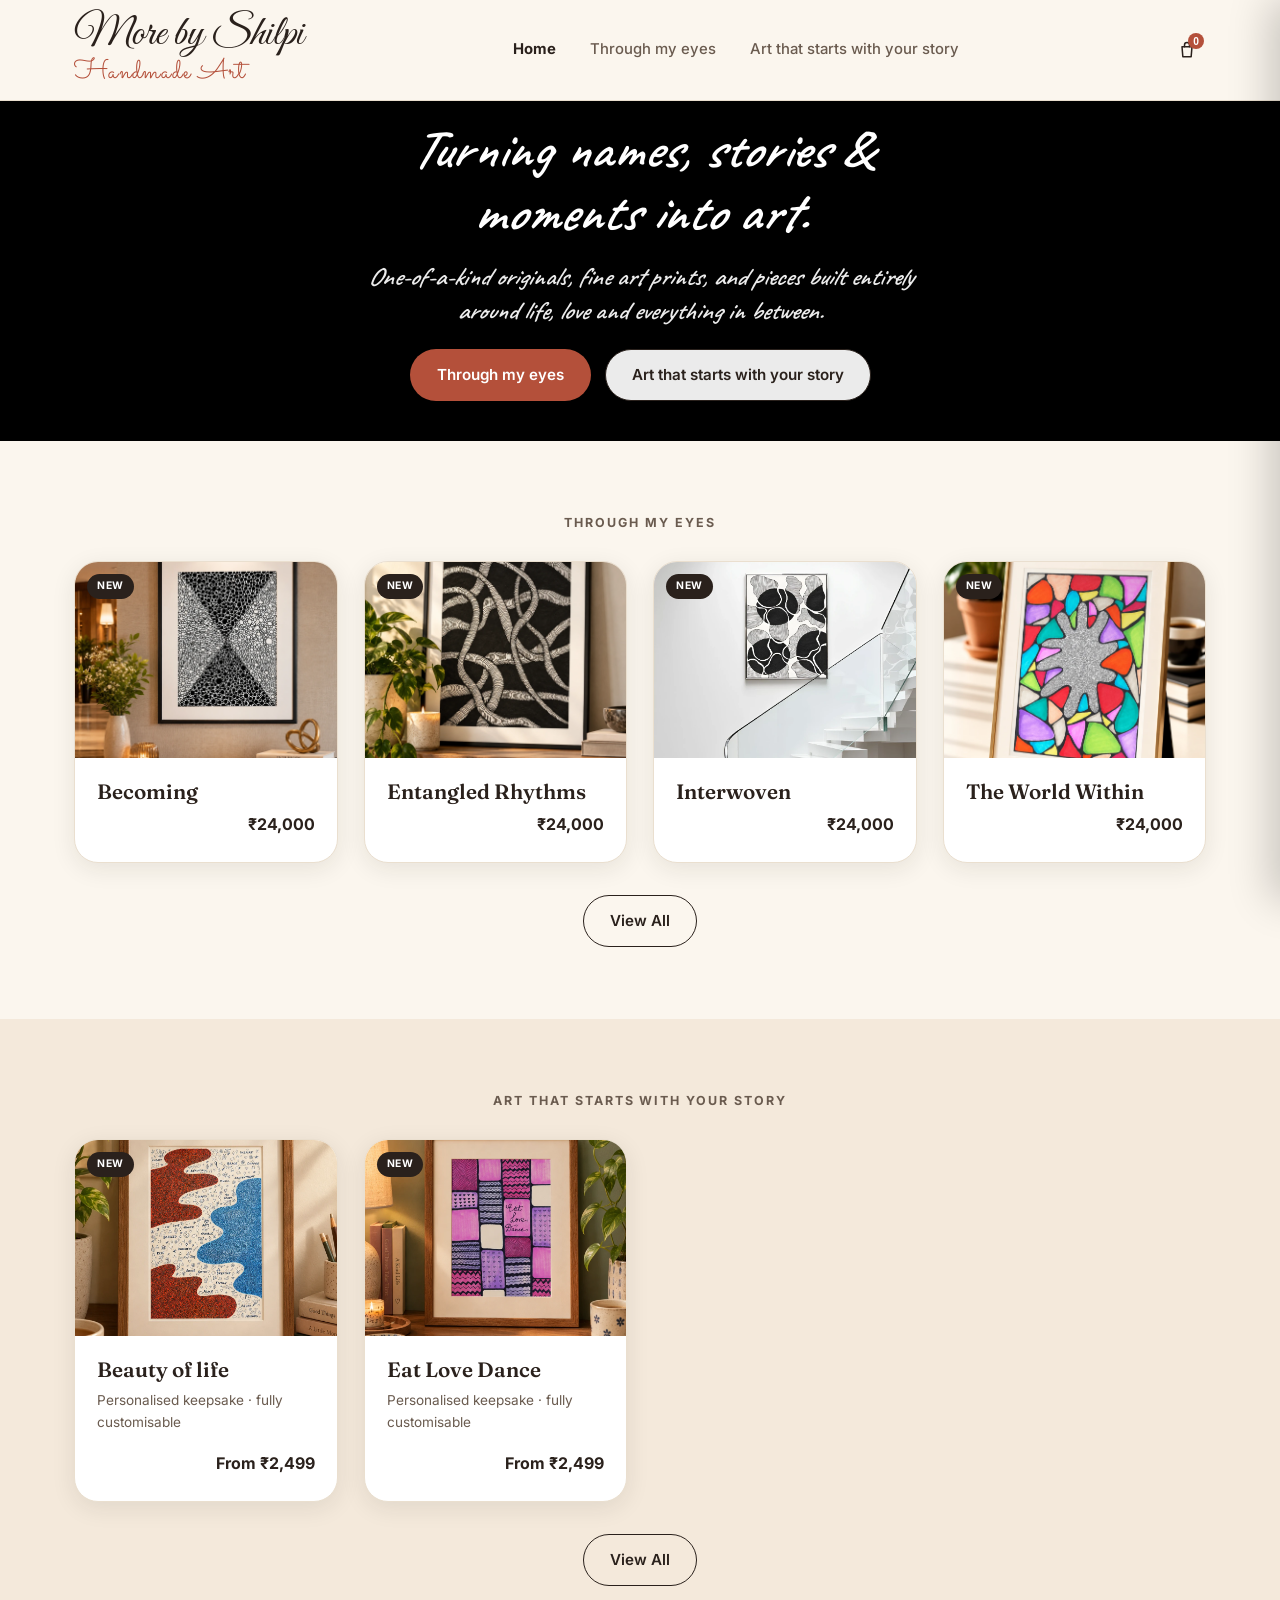
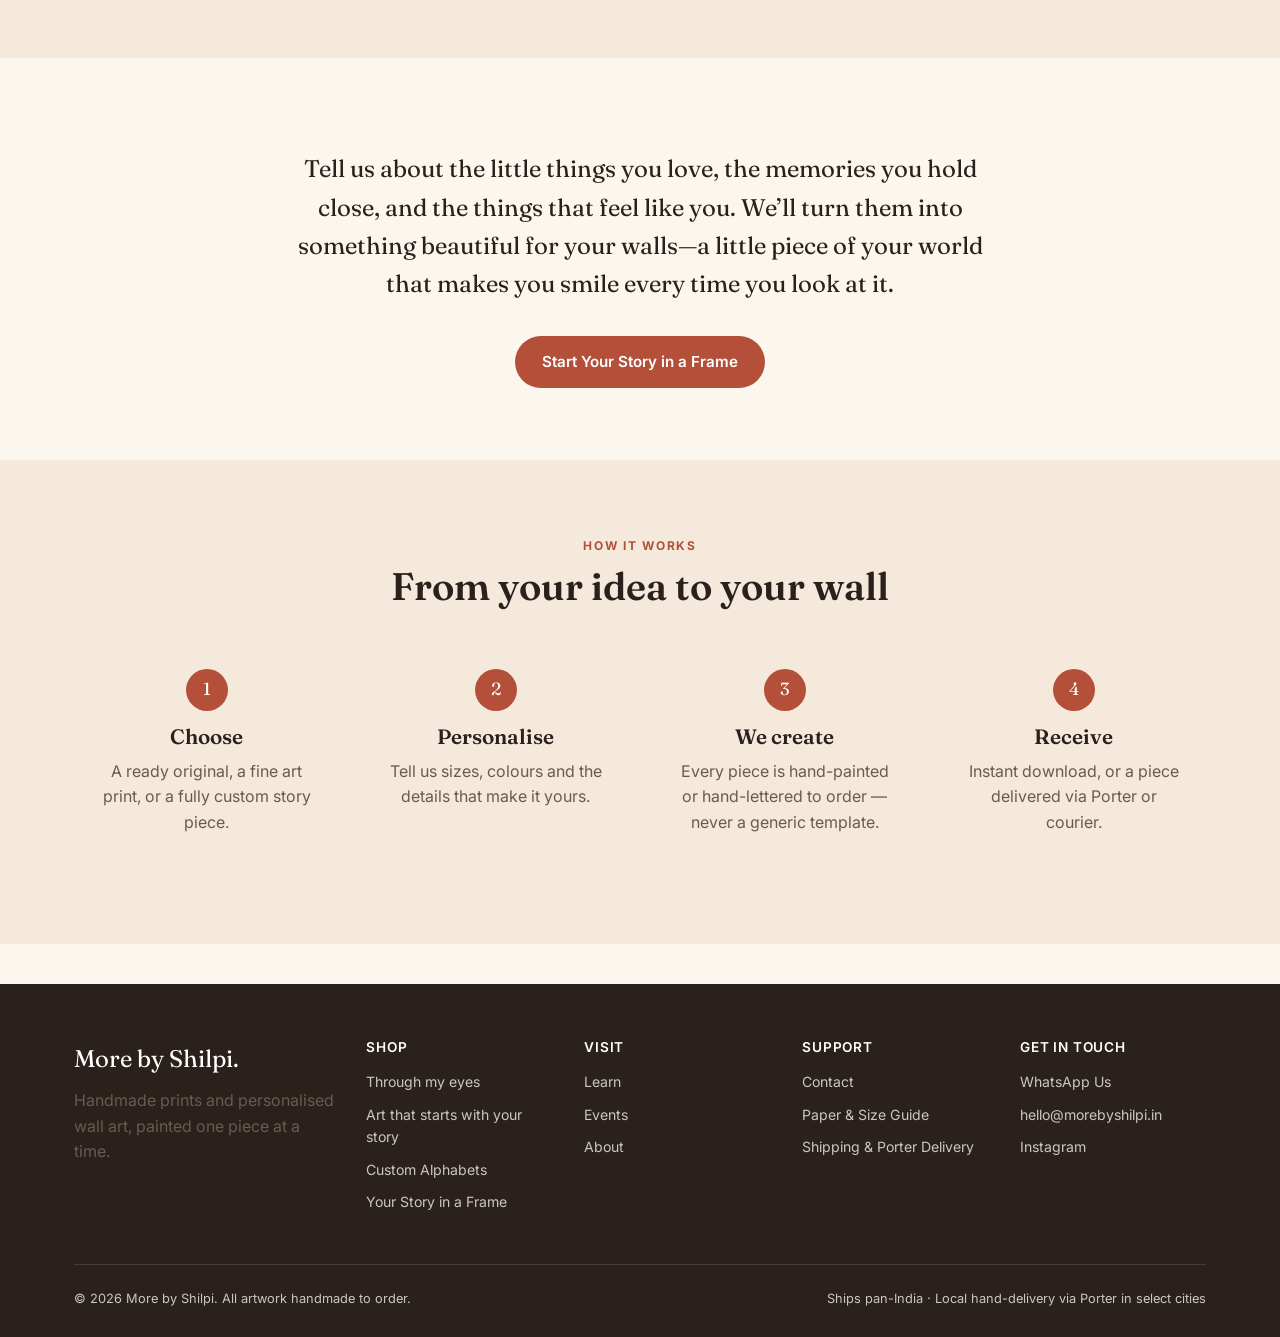
==== commit ebbf77ca: "Warmer colour palette, Great Vibes logo, larger Handmade Art tagline Ivory page background with sand" ====
--- a/index.html
+++ b/index.html
@@ -6,8 +6,8 @@
 <title>More by Shilpi — Through My Eyes, Art That Starts With Your Story & Personalised Pieces</title>
 <meta name="description" content="One-of-a-kind original paintings, fine art prints and fully personalised commissions — handmade to order.">
 <link rel="preconnect" href="https://fonts.googleapis.com">
-<link href="https://fonts.googleapis.com/css2?family=Fraunces:opsz,wght@9..144,400;9..144,500;9..144,600&family=Inter:wght@400;500;600;700&family=Alex+Brush&family=Sacramento&family=Caveat:wght@400;600&display=swap" rel="stylesheet">
-<link rel="stylesheet" href="css/style.css?v=30">
+<link href="https://fonts.googleapis.com/css2?family=Fraunces:opsz,wght@9..144,400;9..144,500;9..144,600&family=Inter:wght@400;500;600;700&family=Alex+Brush&family=Great+Vibes&family=Sacramento&family=Caveat:wght@400;600&display=swap" rel="stylesheet">
+<link rel="stylesheet" href="css/style.css?v=32">
 </head>
 <body data-page="home">
 
@@ -86,9 +86,9 @@
 
 <div id="site-footer"></div>
 
-<script src="js/data.js?v=30"></script>
-<script src="js/cart.js?v=30"></script>
-<script src="js/main.js?v=30"></script>
+<script src="js/data.js?v=32"></script>
+<script src="js/cart.js?v=32"></script>
+<script src="js/main.js?v=32"></script>
 <script>
   document.addEventListener("DOMContentLoaded", () => {
     document.getElementById("homeStoryArt").innerHTML = STORY_ART.slice(0, 4)
--- a/css/style.css
+++ b/css/style.css
@@ -5,16 +5,16 @@
    =================================================================== */
 
 :root {
-  --cream: #ffffff;
-  --paper: #ffffff;
-  --ink: #211d19;
-  --ink-soft: #5c5346;
-  --line: #e0e0de;
-  --terracotta: #7c2d3b;       /* deep wine — primary accent */
-  --terracotta-dark: #591f29;
-  --sage: #4a5940;             /* deep forest — secondary accent */
-  --gold: #a9834a;             /* antique brass — premium highlight */
-  --cream-deep: #f2f2f0;
+  --cream: #fbf6ee;            /* warm ivory page background */
+  --paper: #ffffff;            /* cards sit brighter than the page */
+  --ink: #2a211c;
+  --ink-soft: #6a5b4f;
+  --line: #eadfcf;
+  --terracotta: #b4503a;       /* warm terracotta — primary accent */
+  --terracotta-dark: #8e3a28;
+  --sage: #5f7a5c;             /* soft sage — secondary accent */
+  --gold: #c79a55;             /* warm brass — premium highlight */
+  --cream-deep: #f4e9db;       /* sand, for alternate sections */
 
   --radius-s: 6px;
   --radius-m: 14px;
@@ -135,7 +135,7 @@
   position: sticky;
   top: 0;
   z-index: 100;
-  background: rgba(255, 255, 255, .92);
+  background: rgba(251, 246, 238, .92);
   backdrop-filter: blur(8px);
   border-bottom: 1px solid var(--line);
 }
@@ -151,26 +151,21 @@
   gap: 2px;
   line-height: 1;
 }
-@font-face {
-  font-family: "Satisfy";
-  src: url("../assets/fonts/Satisfy-Regular.ttf") format("truetype");
+.logo-name {
+  font-family: "Great Vibes", "Alex Brush", cursive;
+  font-size: 2.7rem;
   font-weight: 400;
-  font-style: normal;
-  font-display: swap;
-}
-.logo-name {
-  font-family: "Satisfy", "Alex Brush", cursive;
-  font-size: 2.1rem;
-  font-weight: 400;
-  color: var(--ink);
+  color: var(--ink);
+  white-space: nowrap;
 }
 .logo-tagline {
   font-family: "Sacramento", cursive;
-  font-size: 1.05rem;
+  font-size: 1.75rem;
   font-weight: 400;
   letter-spacing: .03em;
   text-transform: none;
-  color: var(--ink-soft);
+  color: var(--terracotta);
+  white-space: nowrap;
 }
 
 .nav-links {
@@ -788,6 +783,8 @@
   .paper-guide { grid-template-columns: 1fr; }
 }
 @media (max-width: 640px) {
+  .hero-bleed { aspect-ratio: auto; min-height: 0; }
+  .hero-bleed-copy { position: relative; padding: 36px 20px; }
   .nav-links { display: none; }
   .nav-toggle { display: block; }
   .grid--2, .grid--3, .grid--4 { grid-template-columns: 1fr; }
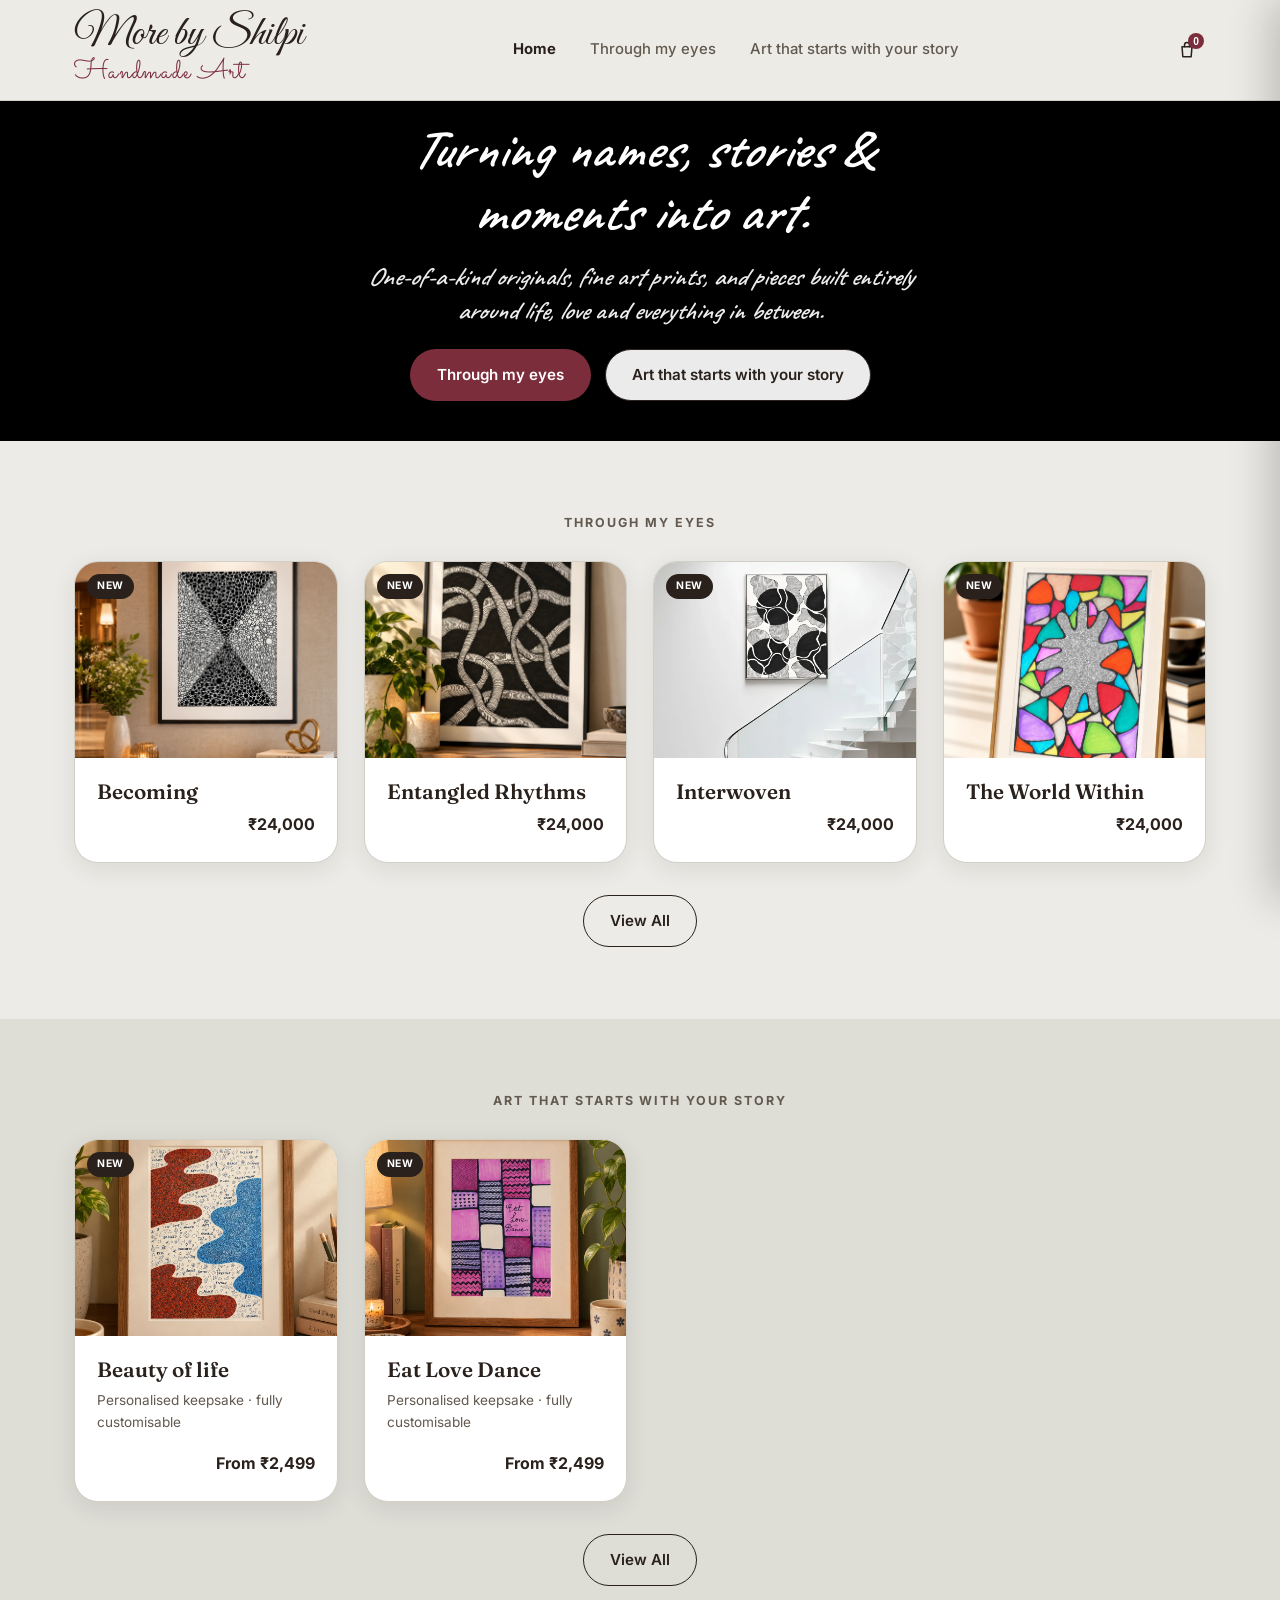
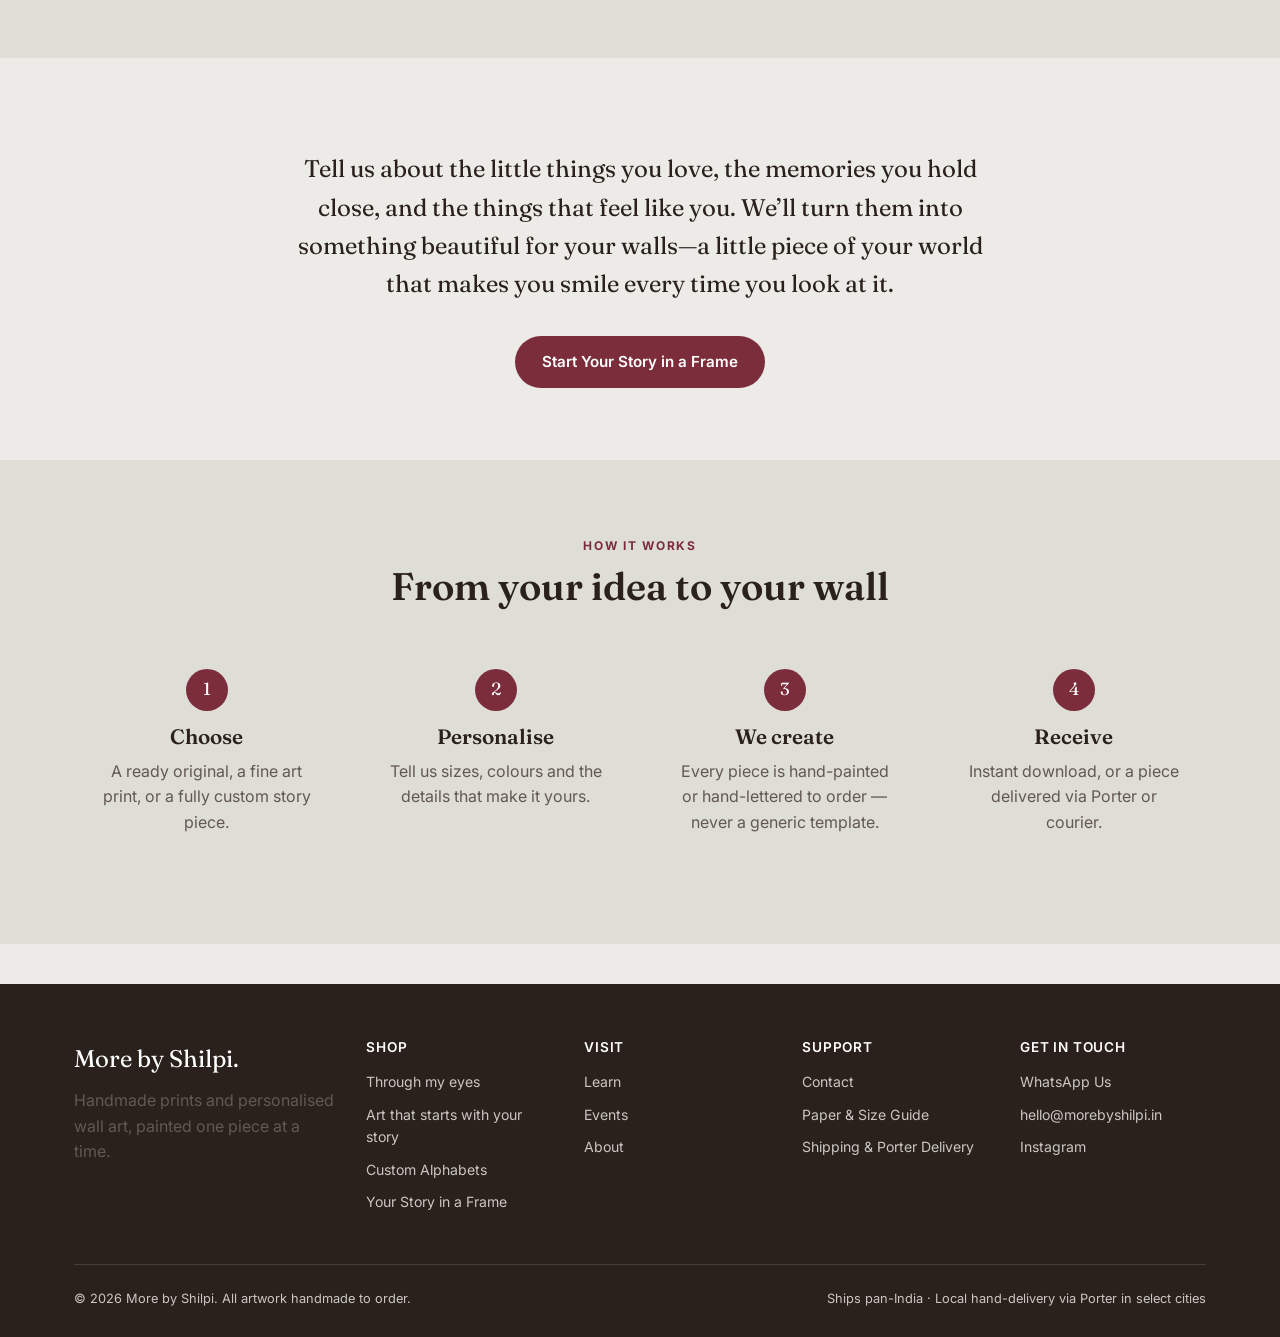
==== commit 542badaa: "Switch site background to warm stone with wine accents Replaces the ivory background with warm stone" ====
--- a/index.html
+++ b/index.html
@@ -7,7 +7,7 @@
 <meta name="description" content="One-of-a-kind original paintings, fine art prints and fully personalised commissions — handmade to order.">
 <link rel="preconnect" href="https://fonts.googleapis.com">
 <link href="https://fonts.googleapis.com/css2?family=Fraunces:opsz,wght@9..144,400;9..144,500;9..144,600&family=Inter:wght@400;500;600;700&family=Alex+Brush&family=Great+Vibes&family=Sacramento&family=Caveat:wght@400;600&display=swap" rel="stylesheet">
-<link rel="stylesheet" href="css/style.css?v=32">
+<link rel="stylesheet" href="css/style.css?v=34">
 </head>
 <body data-page="home">
 
@@ -86,9 +86,9 @@
 
 <div id="site-footer"></div>
 
-<script src="js/data.js?v=32"></script>
-<script src="js/cart.js?v=32"></script>
-<script src="js/main.js?v=32"></script>
+<script src="js/data.js?v=34"></script>
+<script src="js/cart.js?v=34"></script>
+<script src="js/main.js?v=34"></script>
 <script>
   document.addEventListener("DOMContentLoaded", () => {
     document.getElementById("homeStoryArt").innerHTML = STORY_ART.slice(0, 4)
--- a/css/style.css
+++ b/css/style.css
@@ -5,16 +5,16 @@
    =================================================================== */
 
 :root {
-  --cream: #fbf6ee;            /* warm ivory page background */
+  --cream: #ecebe7;            /* warm stone page background */
   --paper: #ffffff;            /* cards sit brighter than the page */
   --ink: #2a211c;
-  --ink-soft: #6a5b4f;
-  --line: #eadfcf;
-  --terracotta: #b4503a;       /* warm terracotta — primary accent */
-  --terracotta-dark: #8e3a28;
+  --ink-soft: #62594f;
+  --line: #d1cfc6;
+  --terracotta: #7c2d3b;       /* deep wine — primary accent */
+  --terracotta-dark: #591f29;
   --sage: #5f7a5c;             /* soft sage — secondary accent */
   --gold: #c79a55;             /* warm brass — premium highlight */
-  --cream-deep: #f4e9db;       /* sand, for alternate sections */
+  --cream-deep: #deddd6;       /* darker stone, for alternate sections */
 
   --radius-s: 6px;
   --radius-m: 14px;
@@ -135,7 +135,7 @@
   position: sticky;
   top: 0;
   z-index: 100;
-  background: rgba(251, 246, 238, .92);
+  background: rgba(236, 235, 231, .92);
   backdrop-filter: blur(8px);
   border-bottom: 1px solid var(--line);
 }
@@ -515,7 +515,7 @@
 .chip:hover { border-color: var(--terracotta); }
 .chip.selected {
   border-color: var(--terracotta);
-  background: rgba(193,95,60,.08);
+  background: rgba(124,45,59,.07);
   color: var(--terracotta-dark);
 }
 .chip small { display: block; font-weight: 500; color: var(--ink-soft); font-size: .75rem; }
@@ -771,6 +771,8 @@
 
 /* ---------- Responsive ---------- */
 @media (max-width: 900px) {
+  .nav-links { display: none; }
+  .nav-toggle { display: block; }
   .hero { grid-template-columns: 1fr; }
   .hero-art { max-width: 420px; margin: 0 auto; }
   .grid--4 { grid-template-columns: repeat(2, 1fr); }
@@ -785,8 +787,6 @@
 @media (max-width: 640px) {
   .hero-bleed { aspect-ratio: auto; min-height: 0; }
   .hero-bleed-copy { position: relative; padding: 36px 20px; }
-  .nav-links { display: none; }
-  .nav-toggle { display: block; }
   .grid--2, .grid--3, .grid--4 { grid-template-columns: 1fr; }
   .field-row { grid-template-columns: 1fr; }
   .footer-grid { grid-template-columns: 1fr; }
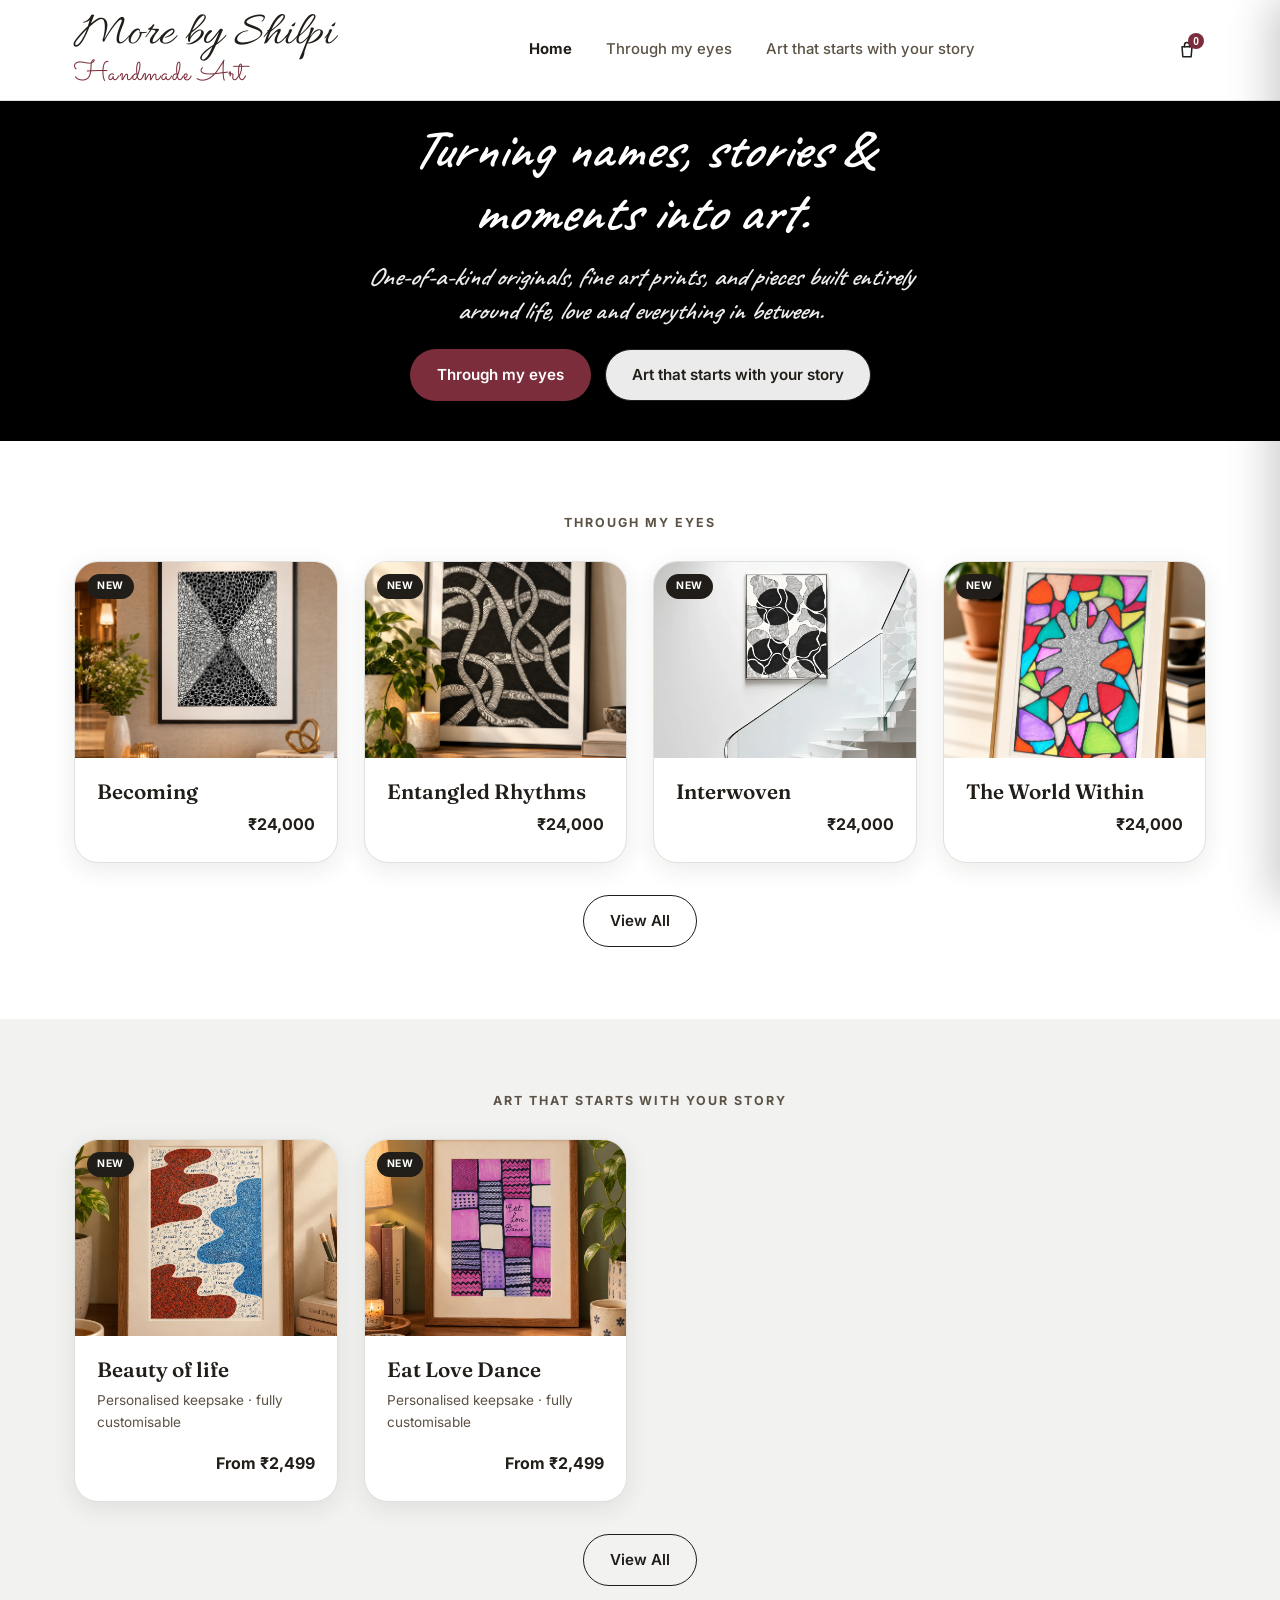
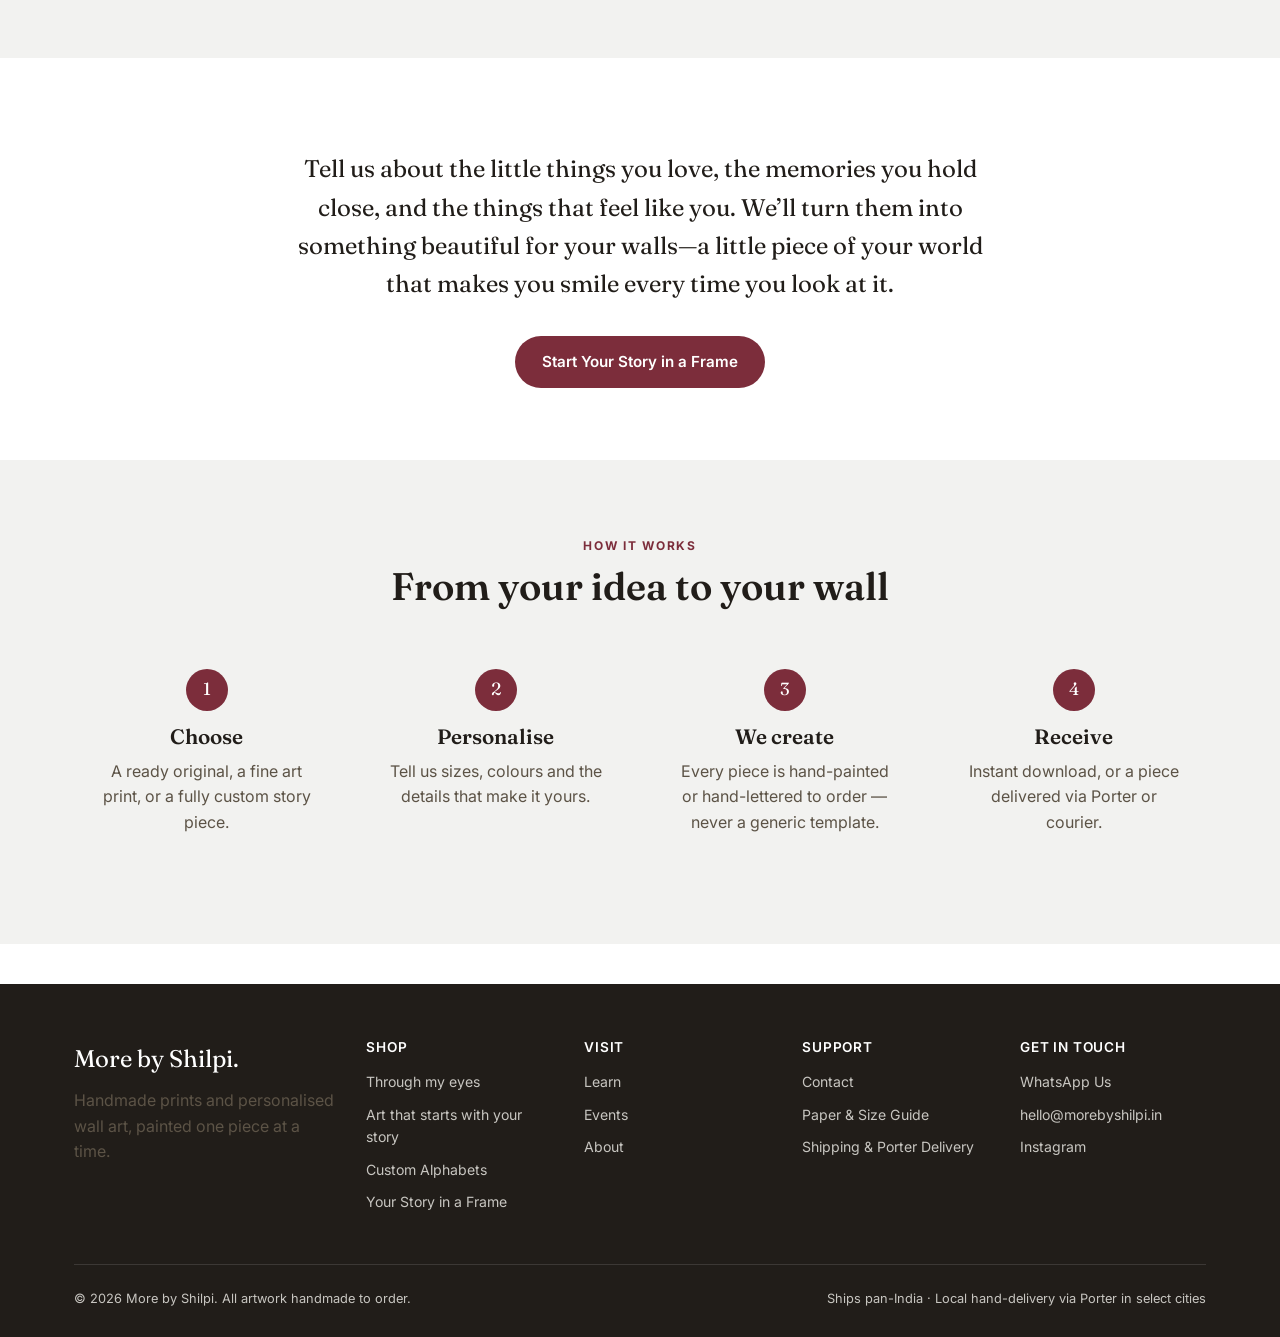
==== commit 4742dba6: "Back to white background; switch logo font to Allura Restores the original white palette and deep wi" ====
--- a/index.html
+++ b/index.html
@@ -6,8 +6,8 @@
 <title>More by Shilpi — Through My Eyes, Art That Starts With Your Story & Personalised Pieces</title>
 <meta name="description" content="One-of-a-kind original paintings, fine art prints and fully personalised commissions — handmade to order.">
 <link rel="preconnect" href="https://fonts.googleapis.com">
-<link href="https://fonts.googleapis.com/css2?family=Fraunces:opsz,wght@9..144,400;9..144,500;9..144,600&family=Inter:wght@400;500;600;700&family=Alex+Brush&family=Great+Vibes&family=Sacramento&family=Caveat:wght@400;600&display=swap" rel="stylesheet">
-<link rel="stylesheet" href="css/style.css?v=34">
+<link href="https://fonts.googleapis.com/css2?family=Fraunces:opsz,wght@9..144,400;9..144,500;9..144,600&family=Inter:wght@400;500;600;700&family=Alex+Brush&family=Allura&family=Sacramento&family=Caveat:wght@400;600&display=swap" rel="stylesheet">
+<link rel="stylesheet" href="css/style.css?v=37">
 </head>
 <body data-page="home">
 
@@ -86,9 +86,9 @@
 
 <div id="site-footer"></div>
 
-<script src="js/data.js?v=34"></script>
-<script src="js/cart.js?v=34"></script>
-<script src="js/main.js?v=34"></script>
+<script src="js/data.js?v=37"></script>
+<script src="js/cart.js?v=37"></script>
+<script src="js/main.js?v=37"></script>
 <script>
   document.addEventListener("DOMContentLoaded", () => {
     document.getElementById("homeStoryArt").innerHTML = STORY_ART.slice(0, 4)
--- a/css/style.css
+++ b/css/style.css
@@ -5,16 +5,16 @@
    =================================================================== */
 
 :root {
-  --cream: #ecebe7;            /* warm stone page background */
-  --paper: #ffffff;            /* cards sit brighter than the page */
-  --ink: #2a211c;
-  --ink-soft: #62594f;
-  --line: #d1cfc6;
+  --cream: #ffffff;
+  --paper: #ffffff;
+  --ink: #211d19;
+  --ink-soft: #5c5346;
+  --line: #e0e0de;
   --terracotta: #7c2d3b;       /* deep wine — primary accent */
   --terracotta-dark: #591f29;
-  --sage: #5f7a5c;             /* soft sage — secondary accent */
-  --gold: #c79a55;             /* warm brass — premium highlight */
-  --cream-deep: #deddd6;       /* darker stone, for alternate sections */
+  --sage: #4a5940;             /* deep forest — secondary accent */
+  --gold: #a9834a;             /* antique brass — premium highlight */
+  --cream-deep: #f2f2f0;
 
   --radius-s: 6px;
   --radius-m: 14px;
@@ -135,7 +135,7 @@
   position: sticky;
   top: 0;
   z-index: 100;
-  background: rgba(236, 235, 231, .92);
+  background: rgba(255, 255, 255, .92);
   backdrop-filter: blur(8px);
   border-bottom: 1px solid var(--line);
 }
@@ -152,8 +152,8 @@
   line-height: 1;
 }
 .logo-name {
-  font-family: "Great Vibes", "Alex Brush", cursive;
-  font-size: 2.7rem;
+  font-family: "Allura", "Alex Brush", cursive;
+  font-size: 3rem;
   font-weight: 400;
   color: var(--ink);
   white-space: nowrap;
@@ -785,6 +785,7 @@
   .paper-guide { grid-template-columns: 1fr; }
 }
 @media (max-width: 640px) {
+  .logo-name { font-size: 2.6rem; }
   .hero-bleed { aspect-ratio: auto; min-height: 0; }
   .hero-bleed-copy { position: relative; padding: 36px 20px; }
   .grid--2, .grid--3, .grid--4 { grid-template-columns: 1fr; }
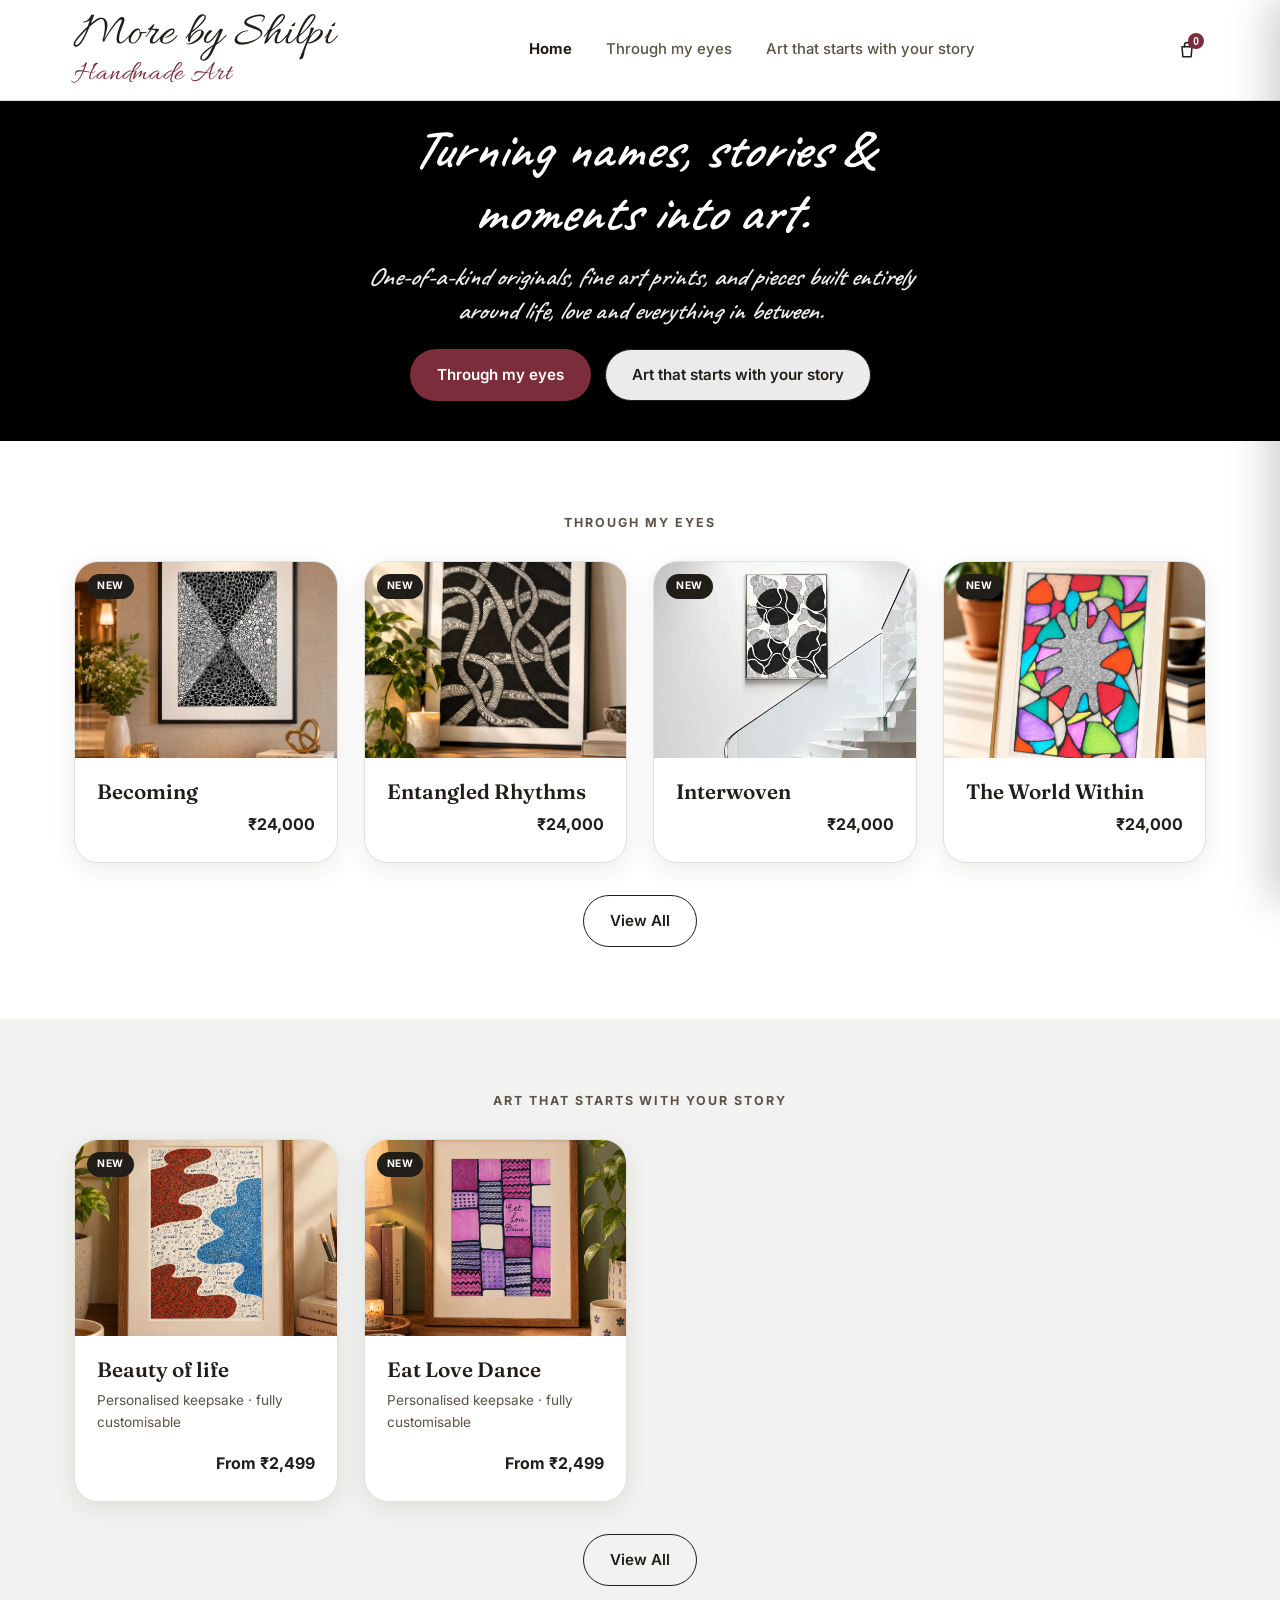
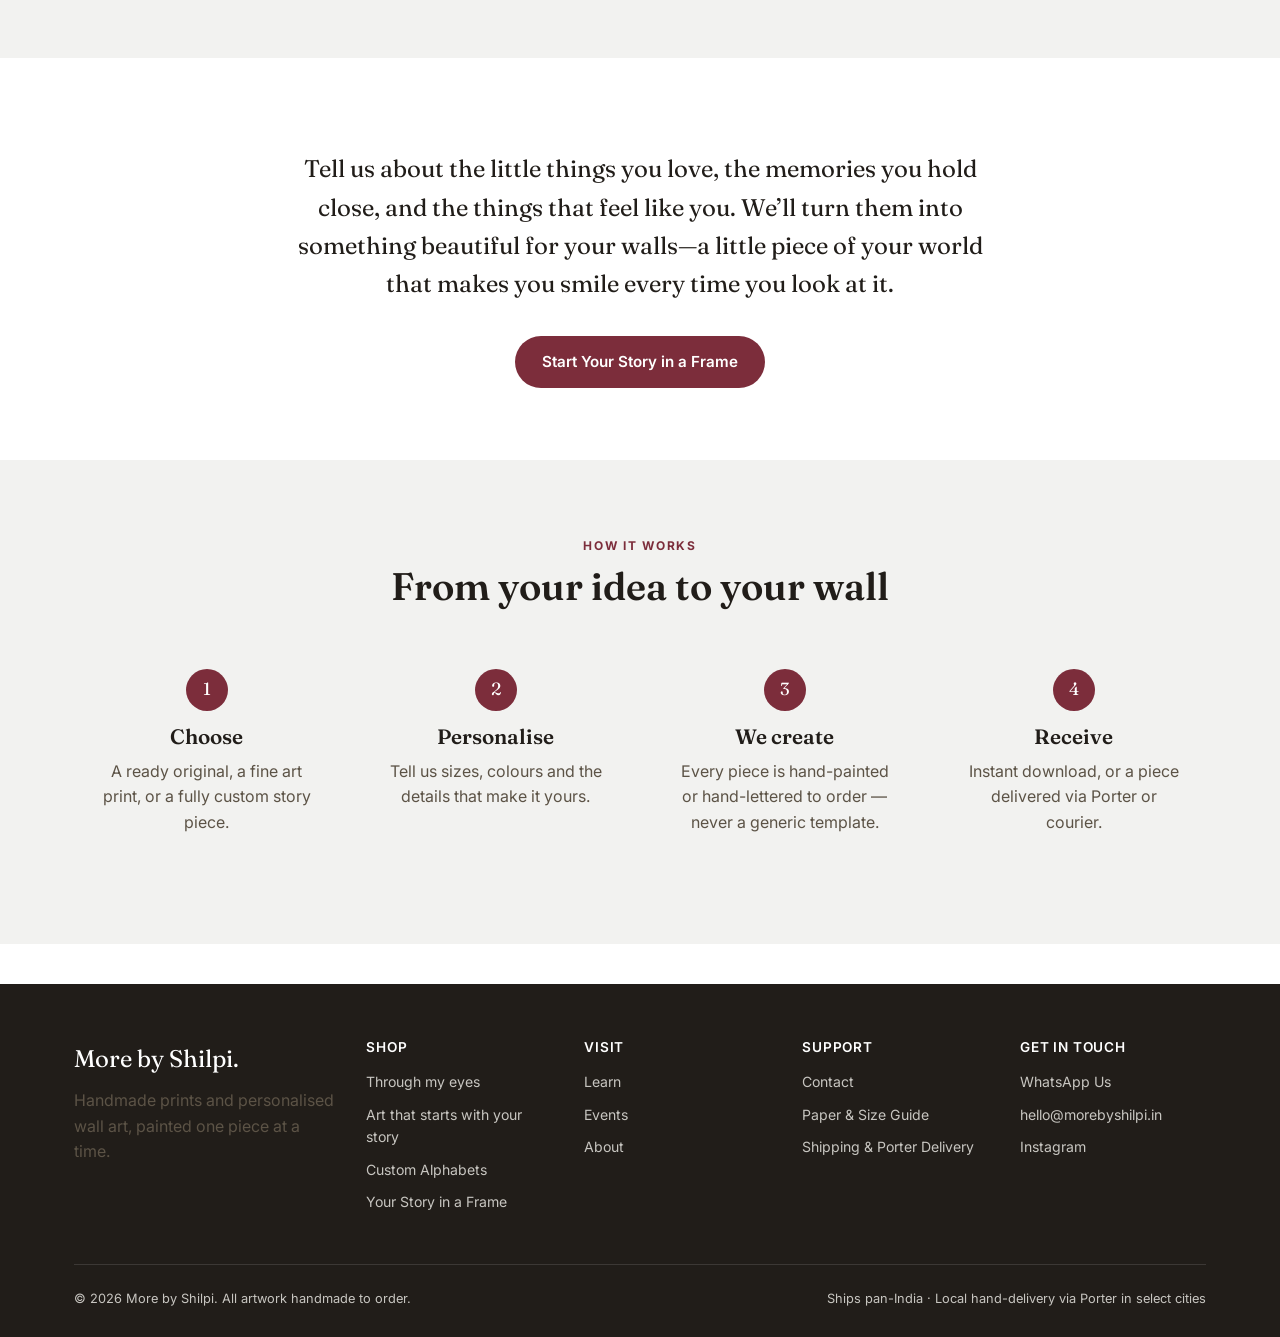
==== commit 095fc9ad: "Use Allura for the Handmade Art tagline to match the logo Drops the now-unused Sacramento font from " ====
--- a/index.html
+++ b/index.html
@@ -6,8 +6,8 @@
 <title>More by Shilpi — Through My Eyes, Art That Starts With Your Story & Personalised Pieces</title>
 <meta name="description" content="One-of-a-kind original paintings, fine art prints and fully personalised commissions — handmade to order.">
 <link rel="preconnect" href="https://fonts.googleapis.com">
-<link href="https://fonts.googleapis.com/css2?family=Fraunces:opsz,wght@9..144,400;9..144,500;9..144,600&family=Inter:wght@400;500;600;700&family=Alex+Brush&family=Allura&family=Sacramento&family=Caveat:wght@400;600&display=swap" rel="stylesheet">
-<link rel="stylesheet" href="css/style.css?v=37">
+<link href="https://fonts.googleapis.com/css2?family=Fraunces:opsz,wght@9..144,400;9..144,500;9..144,600&family=Inter:wght@400;500;600;700&family=Alex+Brush&family=Allura&family=Caveat:wght@400;600&display=swap" rel="stylesheet">
+<link rel="stylesheet" href="css/style.css?v=38">
 </head>
 <body data-page="home">
 
@@ -86,9 +86,9 @@
 
 <div id="site-footer"></div>
 
-<script src="js/data.js?v=37"></script>
-<script src="js/cart.js?v=37"></script>
-<script src="js/main.js?v=37"></script>
+<script src="js/data.js?v=38"></script>
+<script src="js/cart.js?v=38"></script>
+<script src="js/main.js?v=38"></script>
 <script>
   document.addEventListener("DOMContentLoaded", () => {
     document.getElementById("homeStoryArt").innerHTML = STORY_ART.slice(0, 4)
--- a/css/style.css
+++ b/css/style.css
@@ -159,7 +159,7 @@
   white-space: nowrap;
 }
 .logo-tagline {
-  font-family: "Sacramento", cursive;
+  font-family: "Allura", "Alex Brush", cursive;
   font-size: 1.75rem;
   font-weight: 400;
   letter-spacing: .03em;
